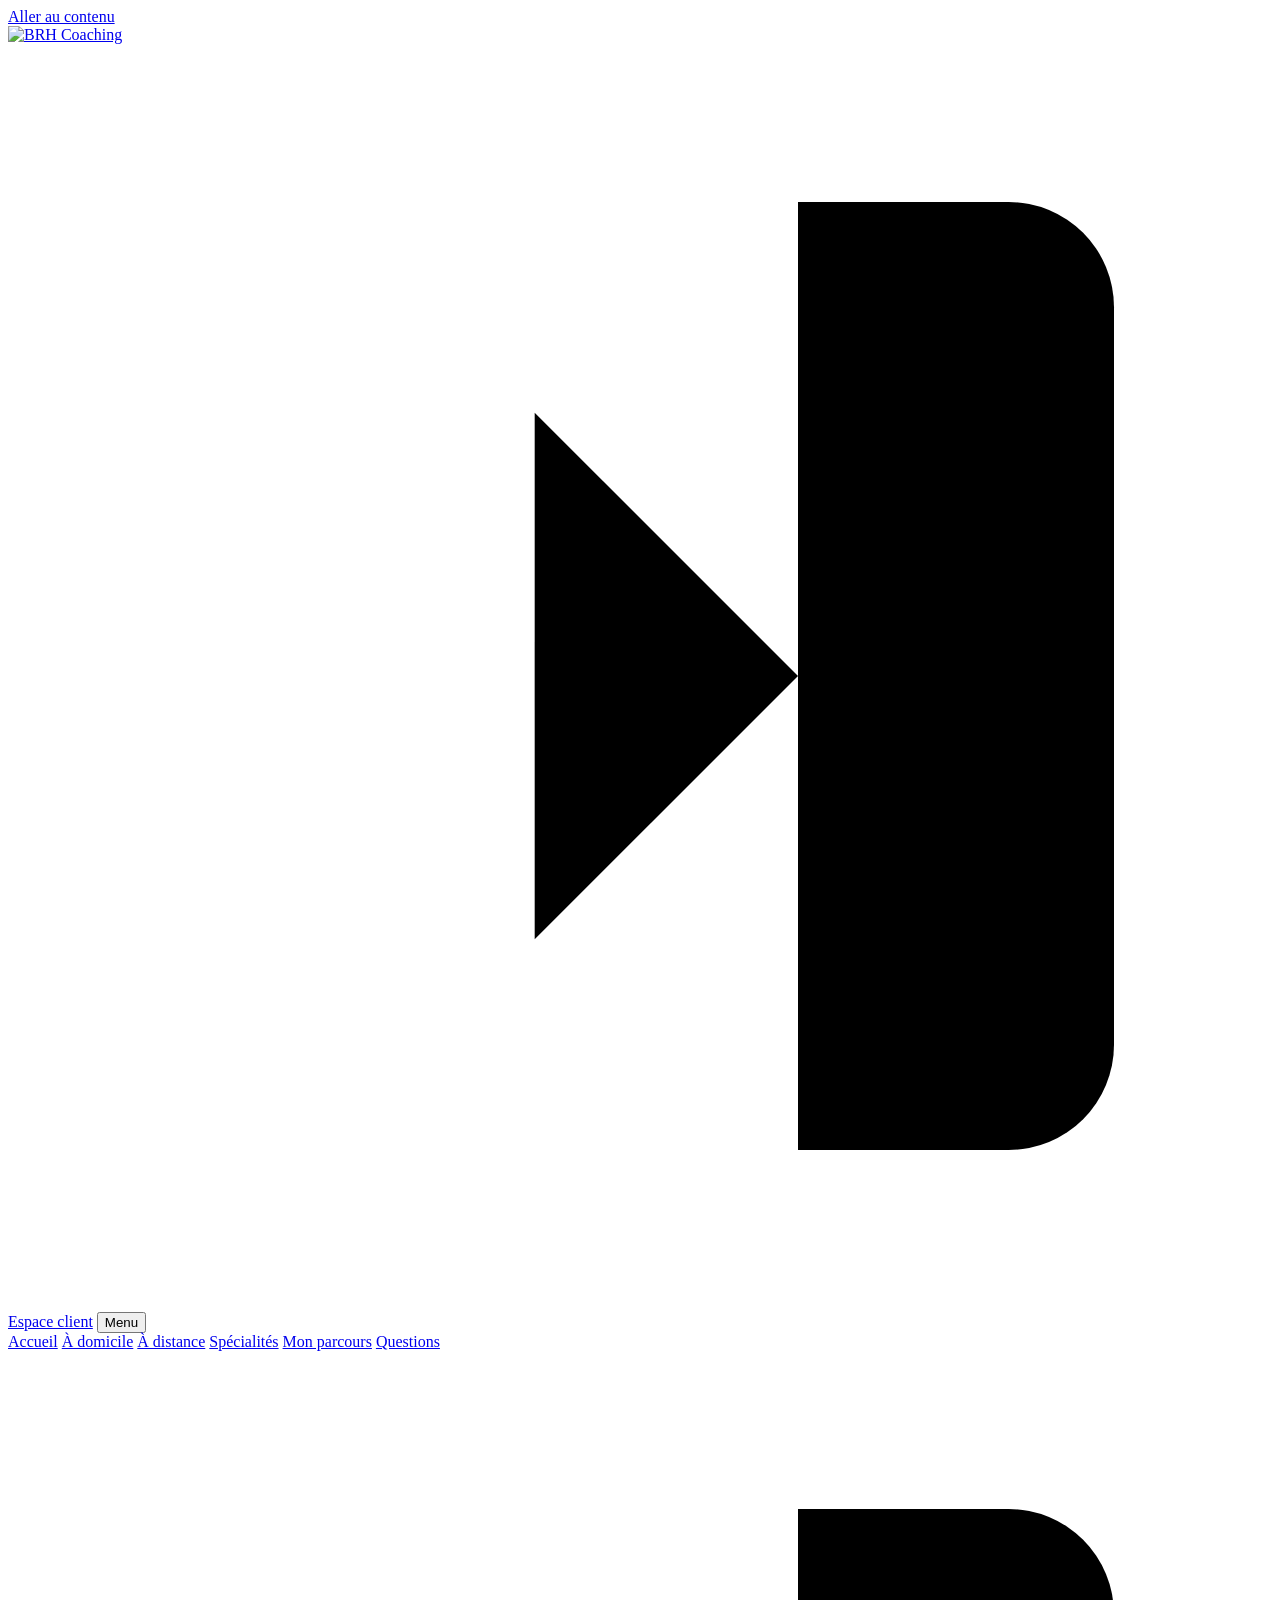
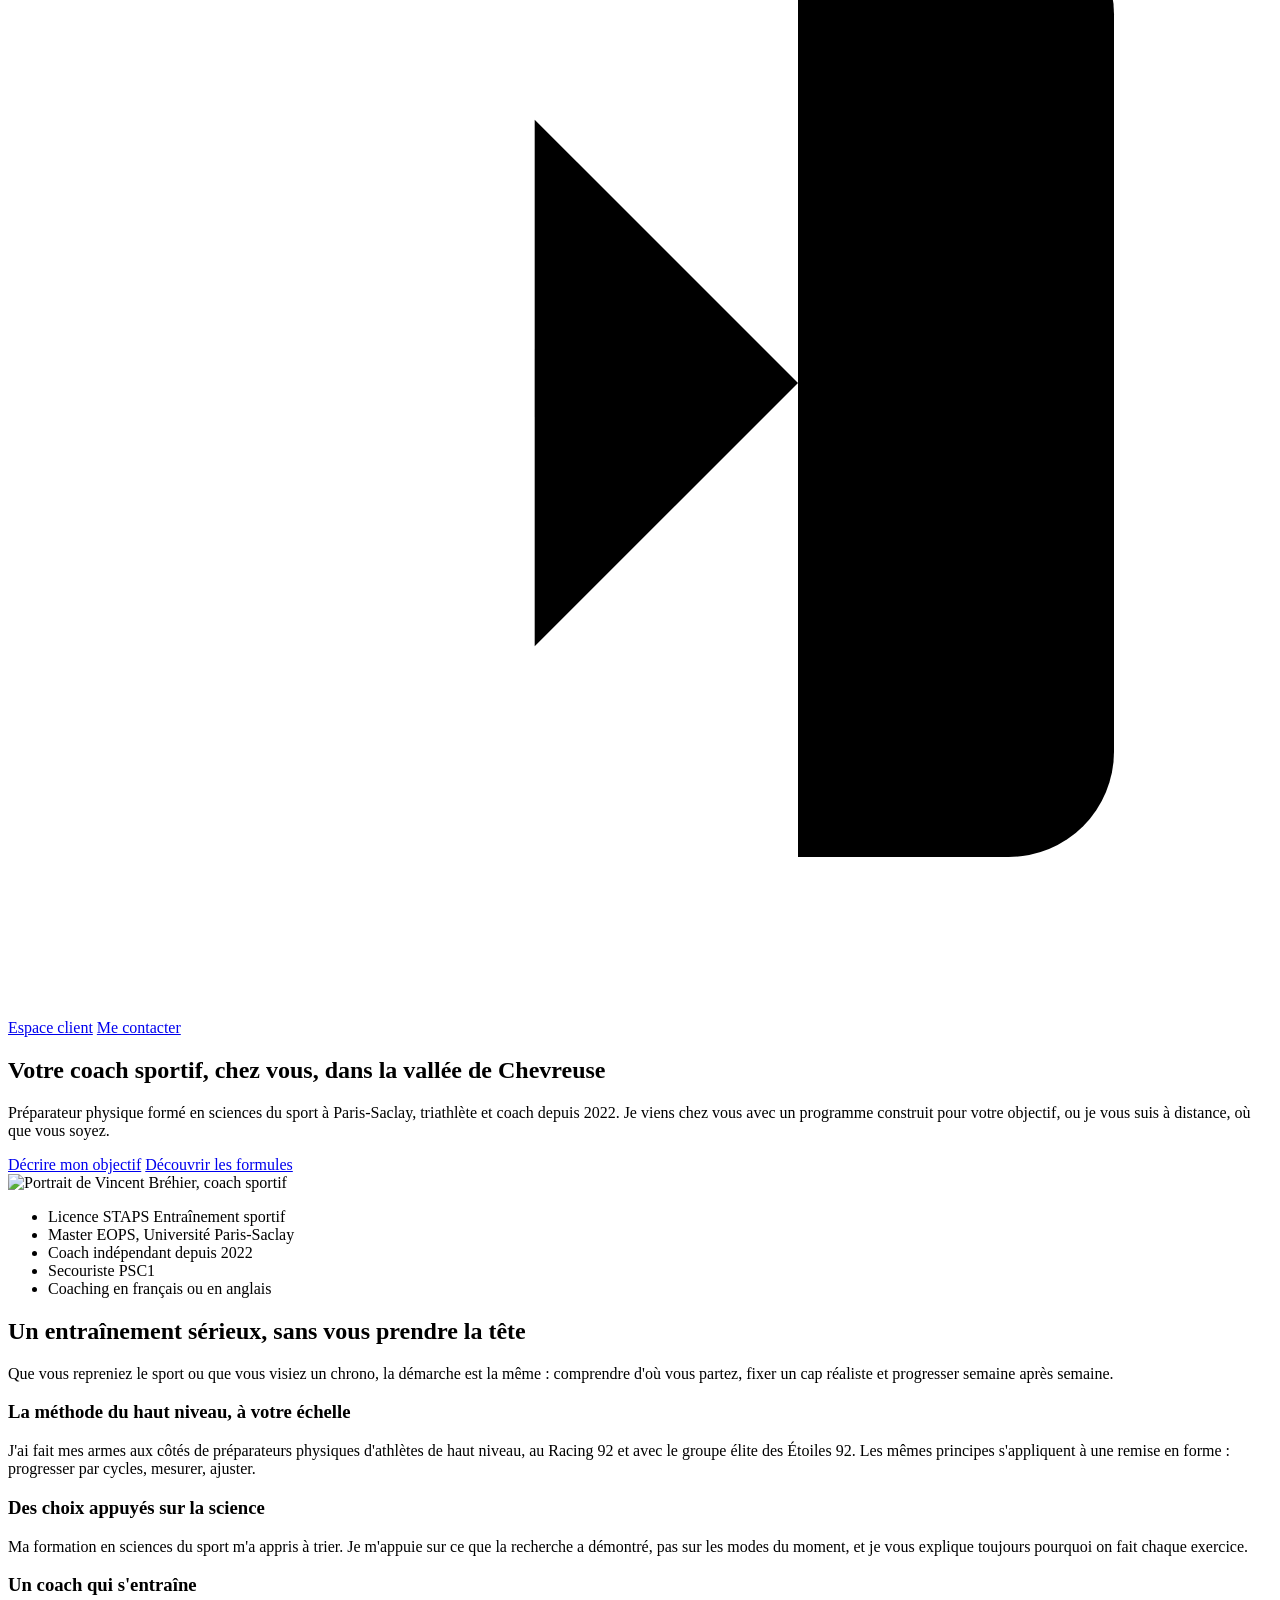
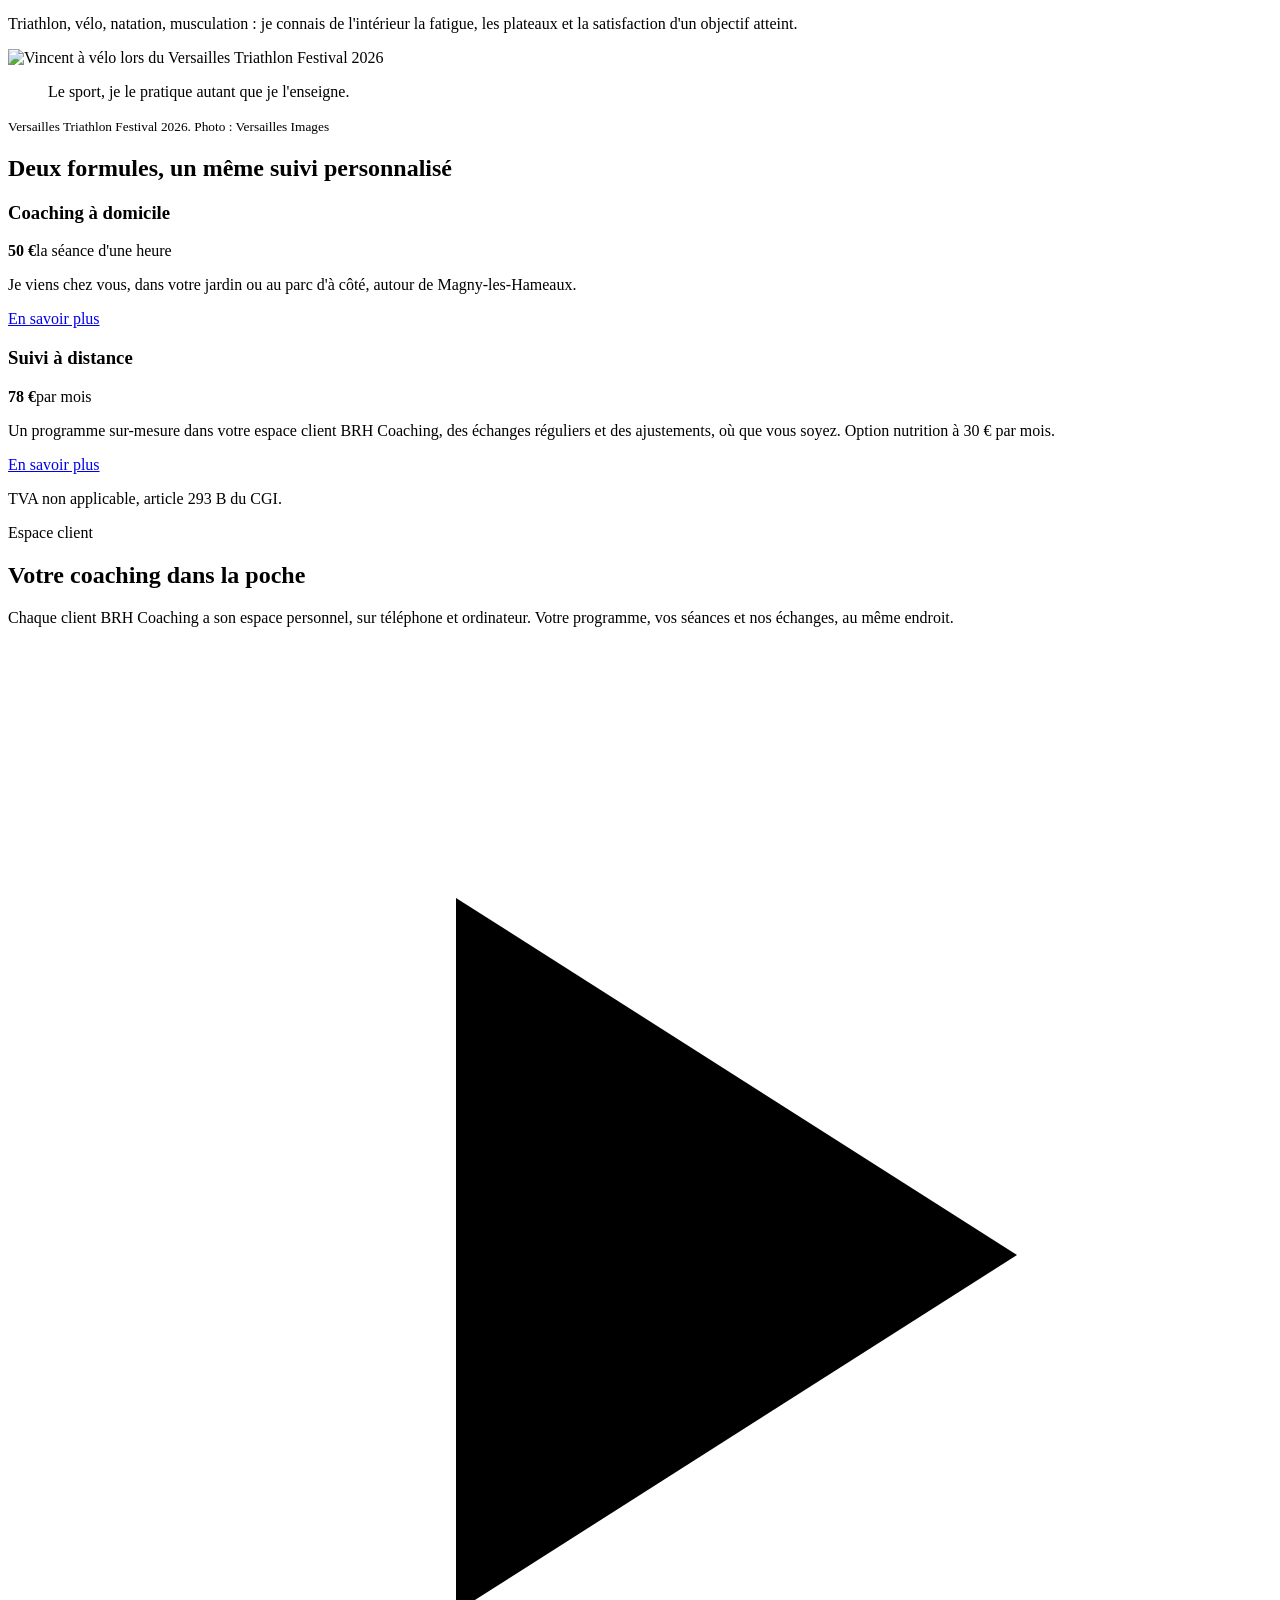
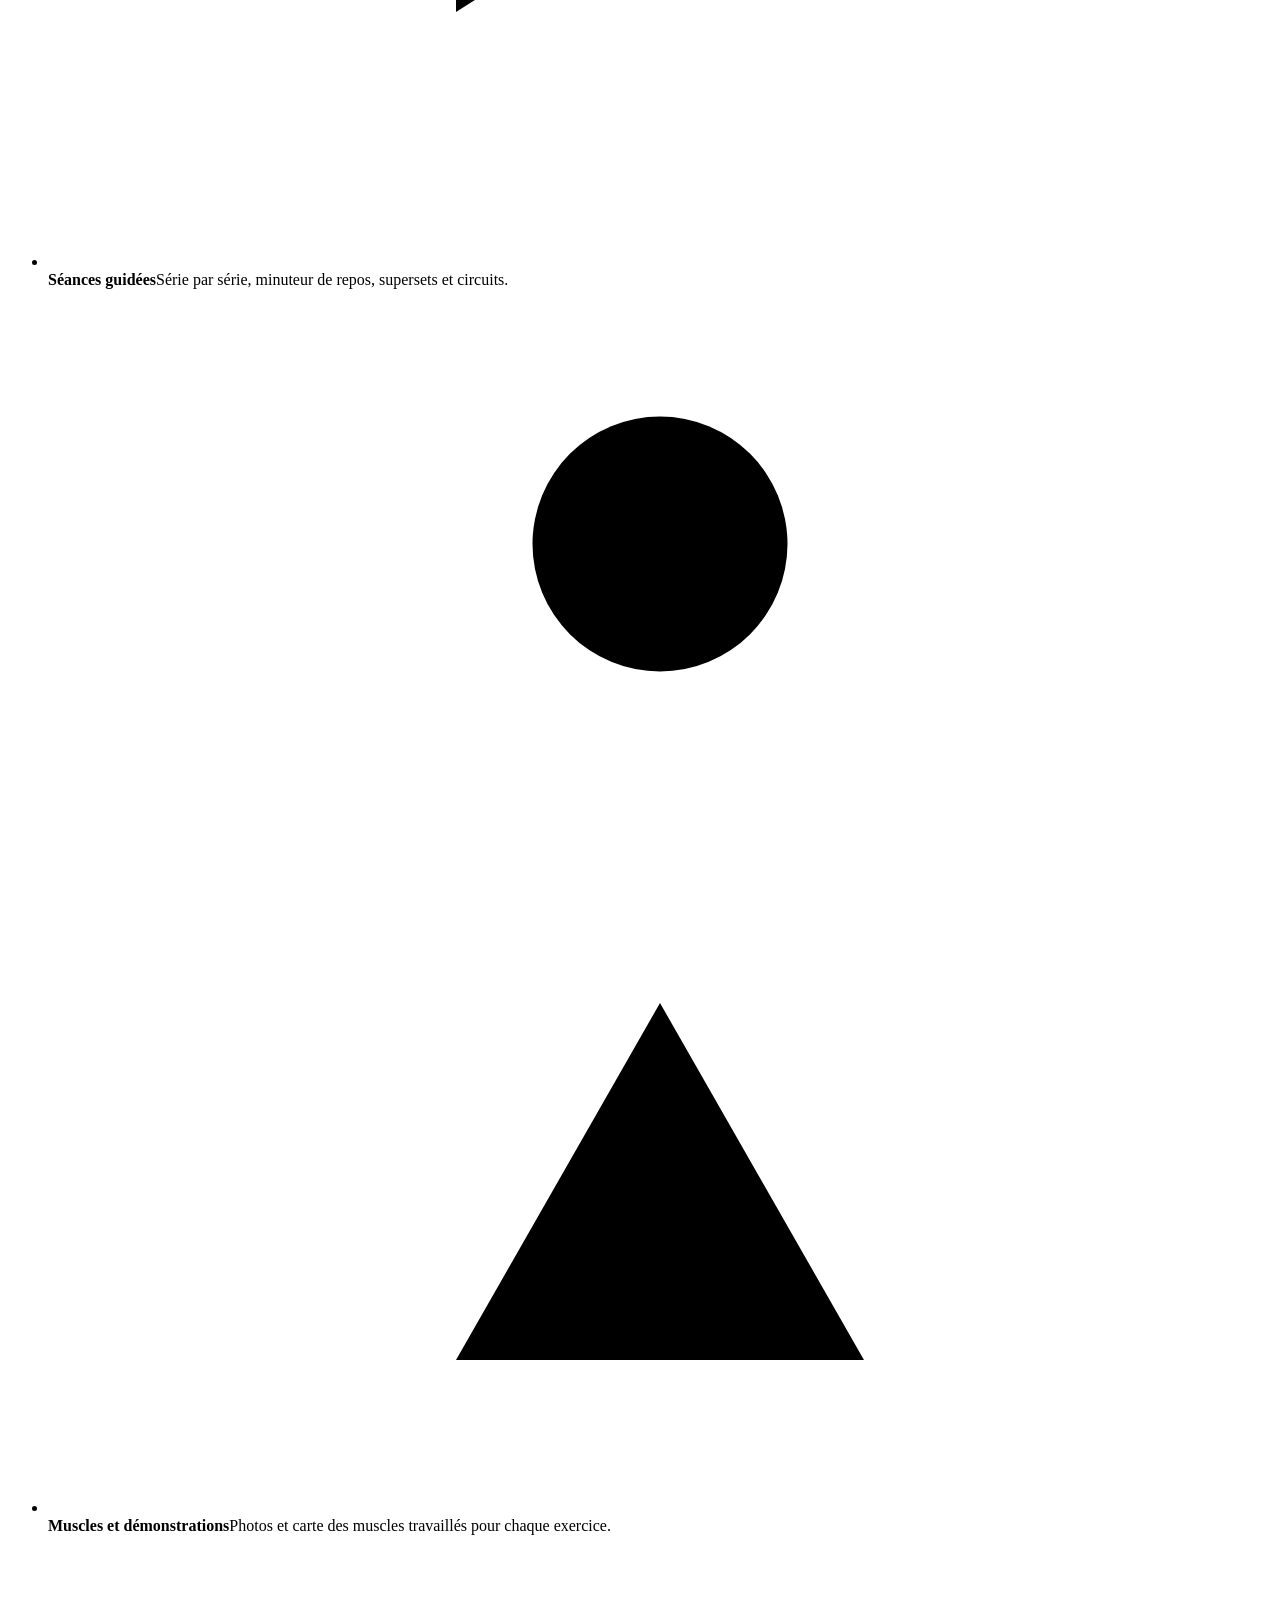
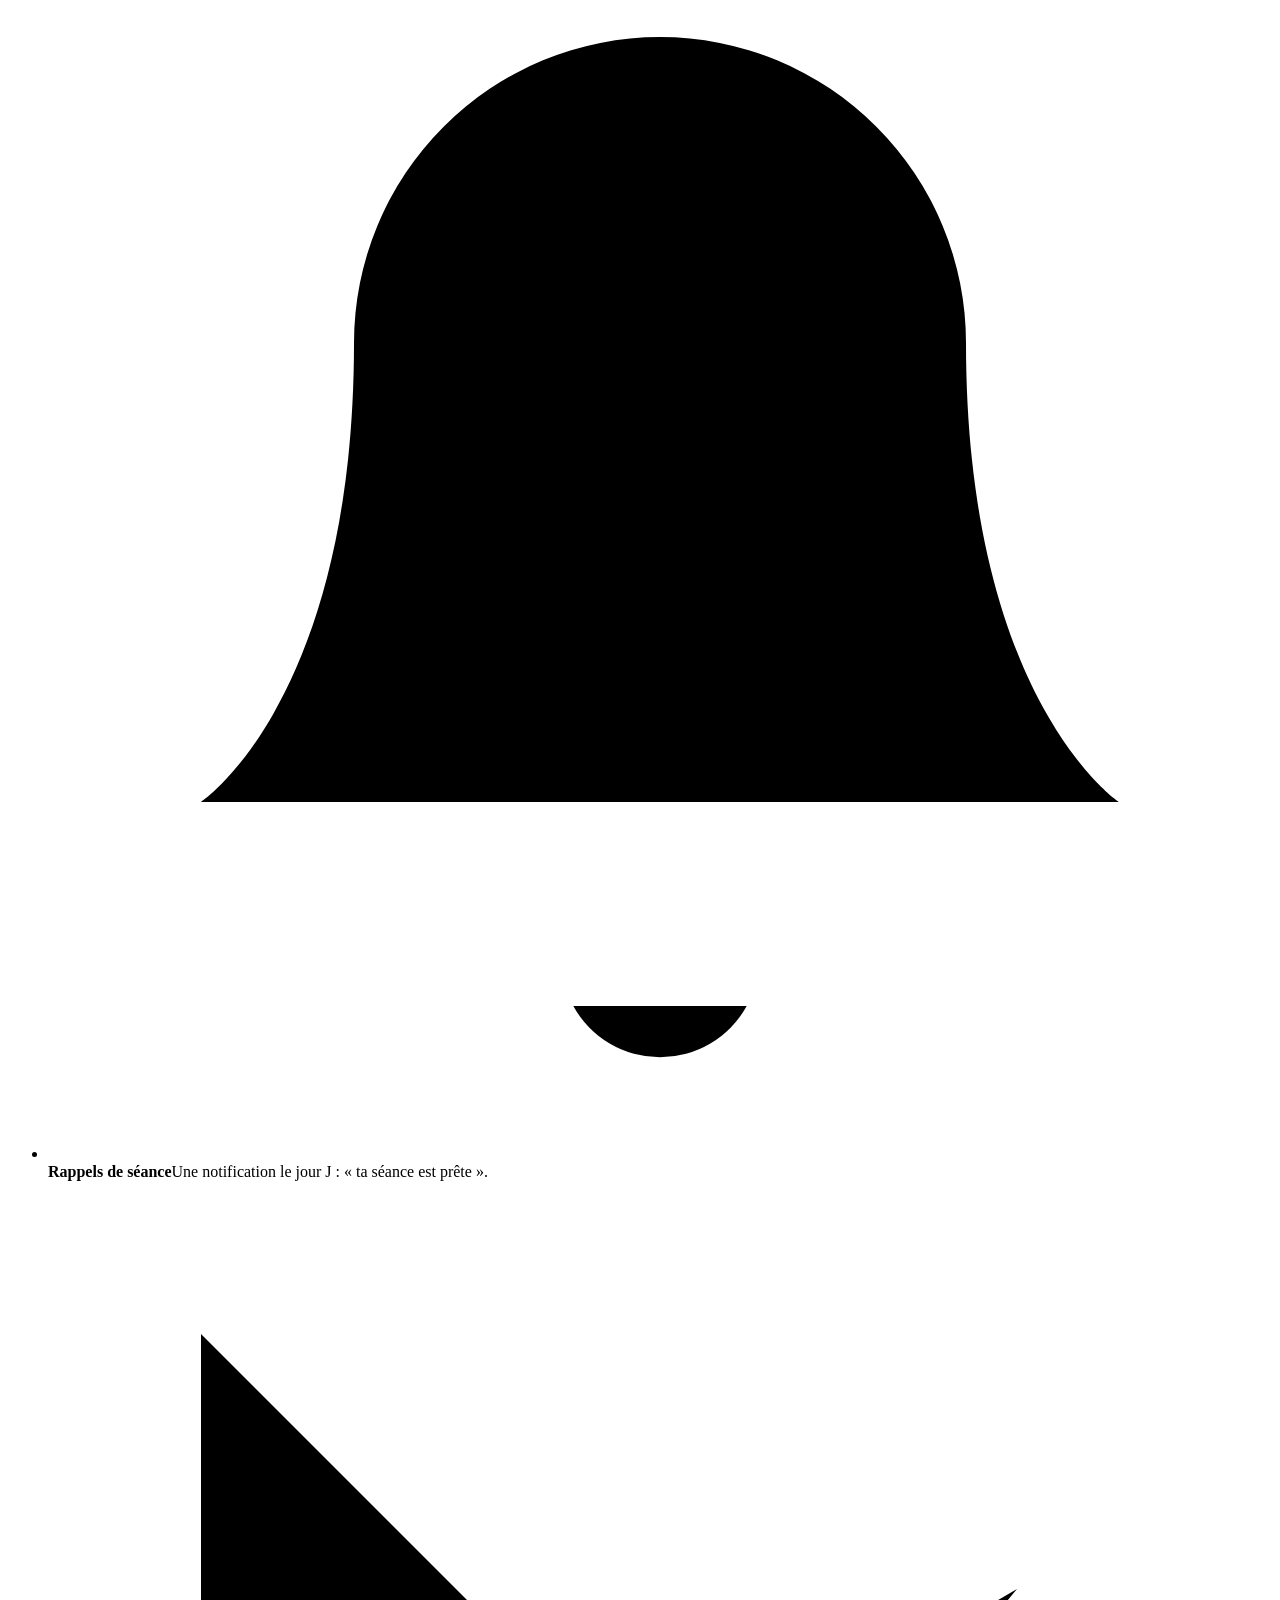
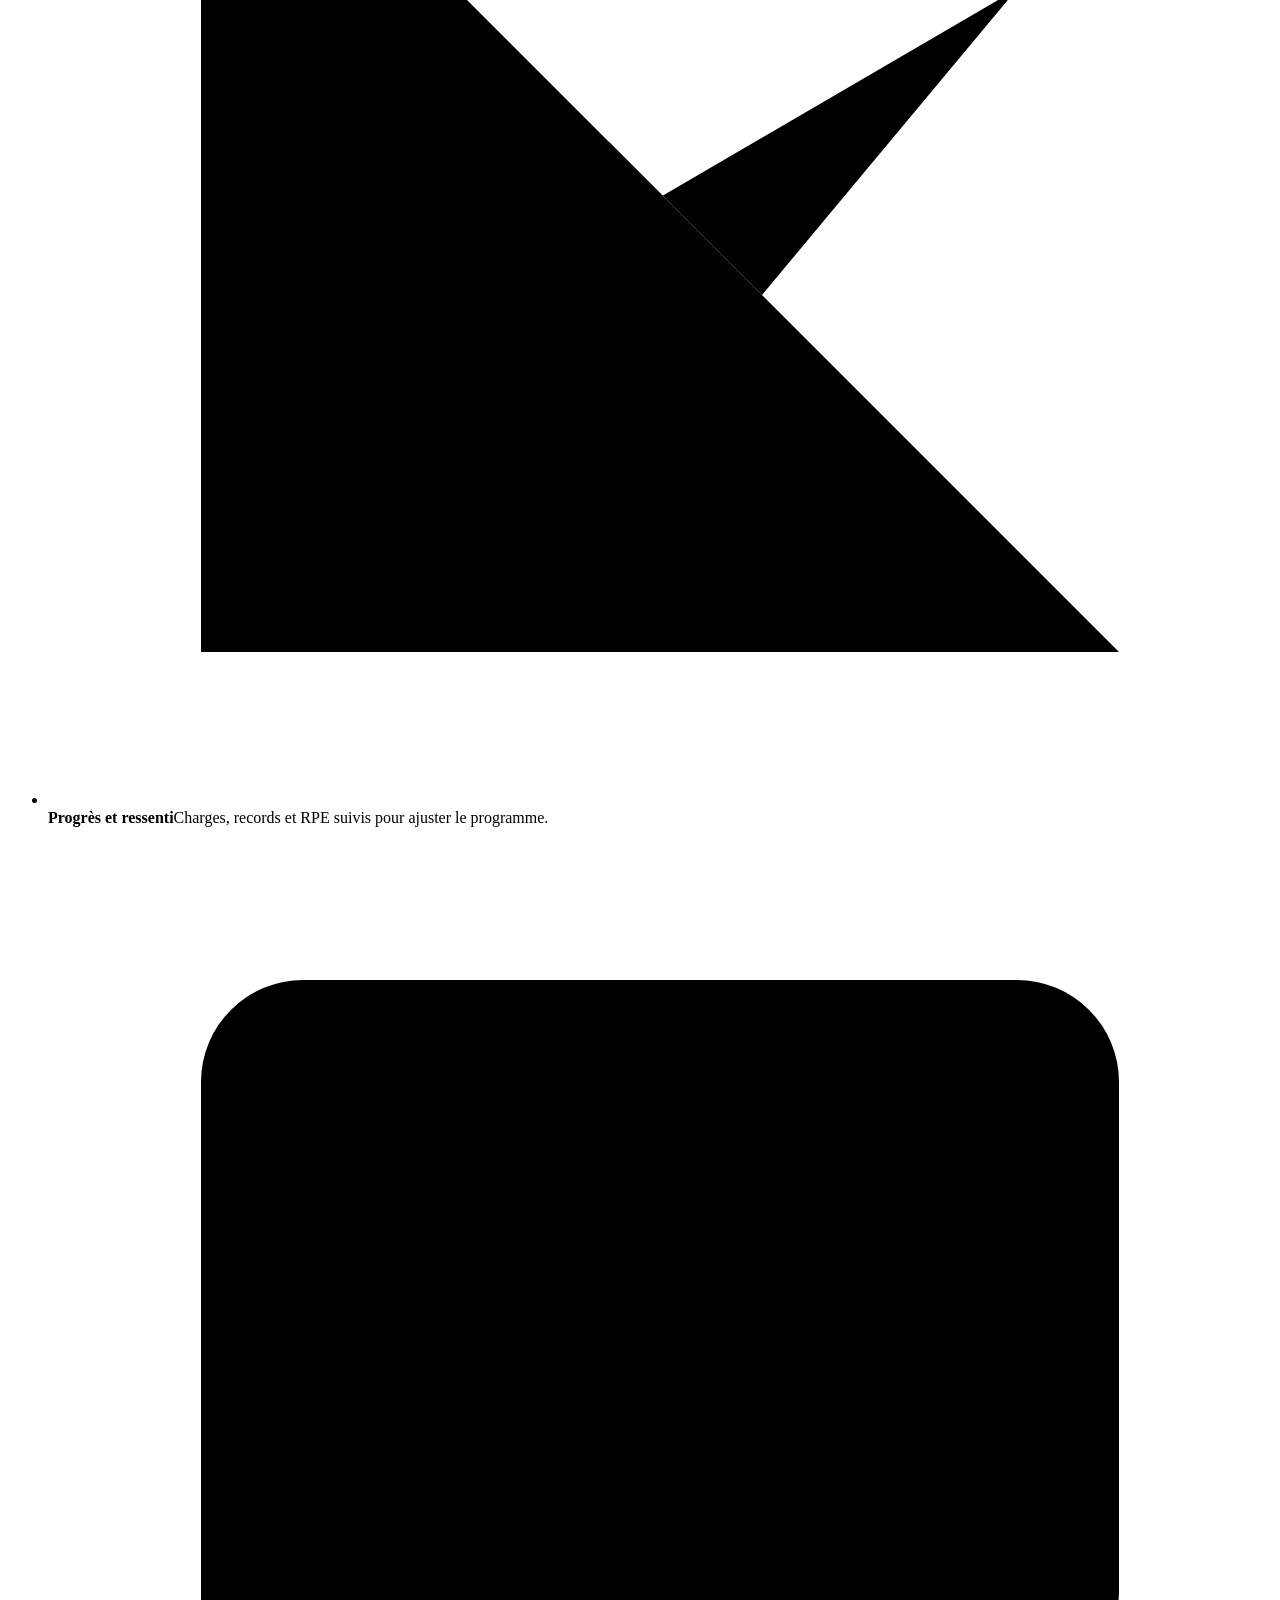
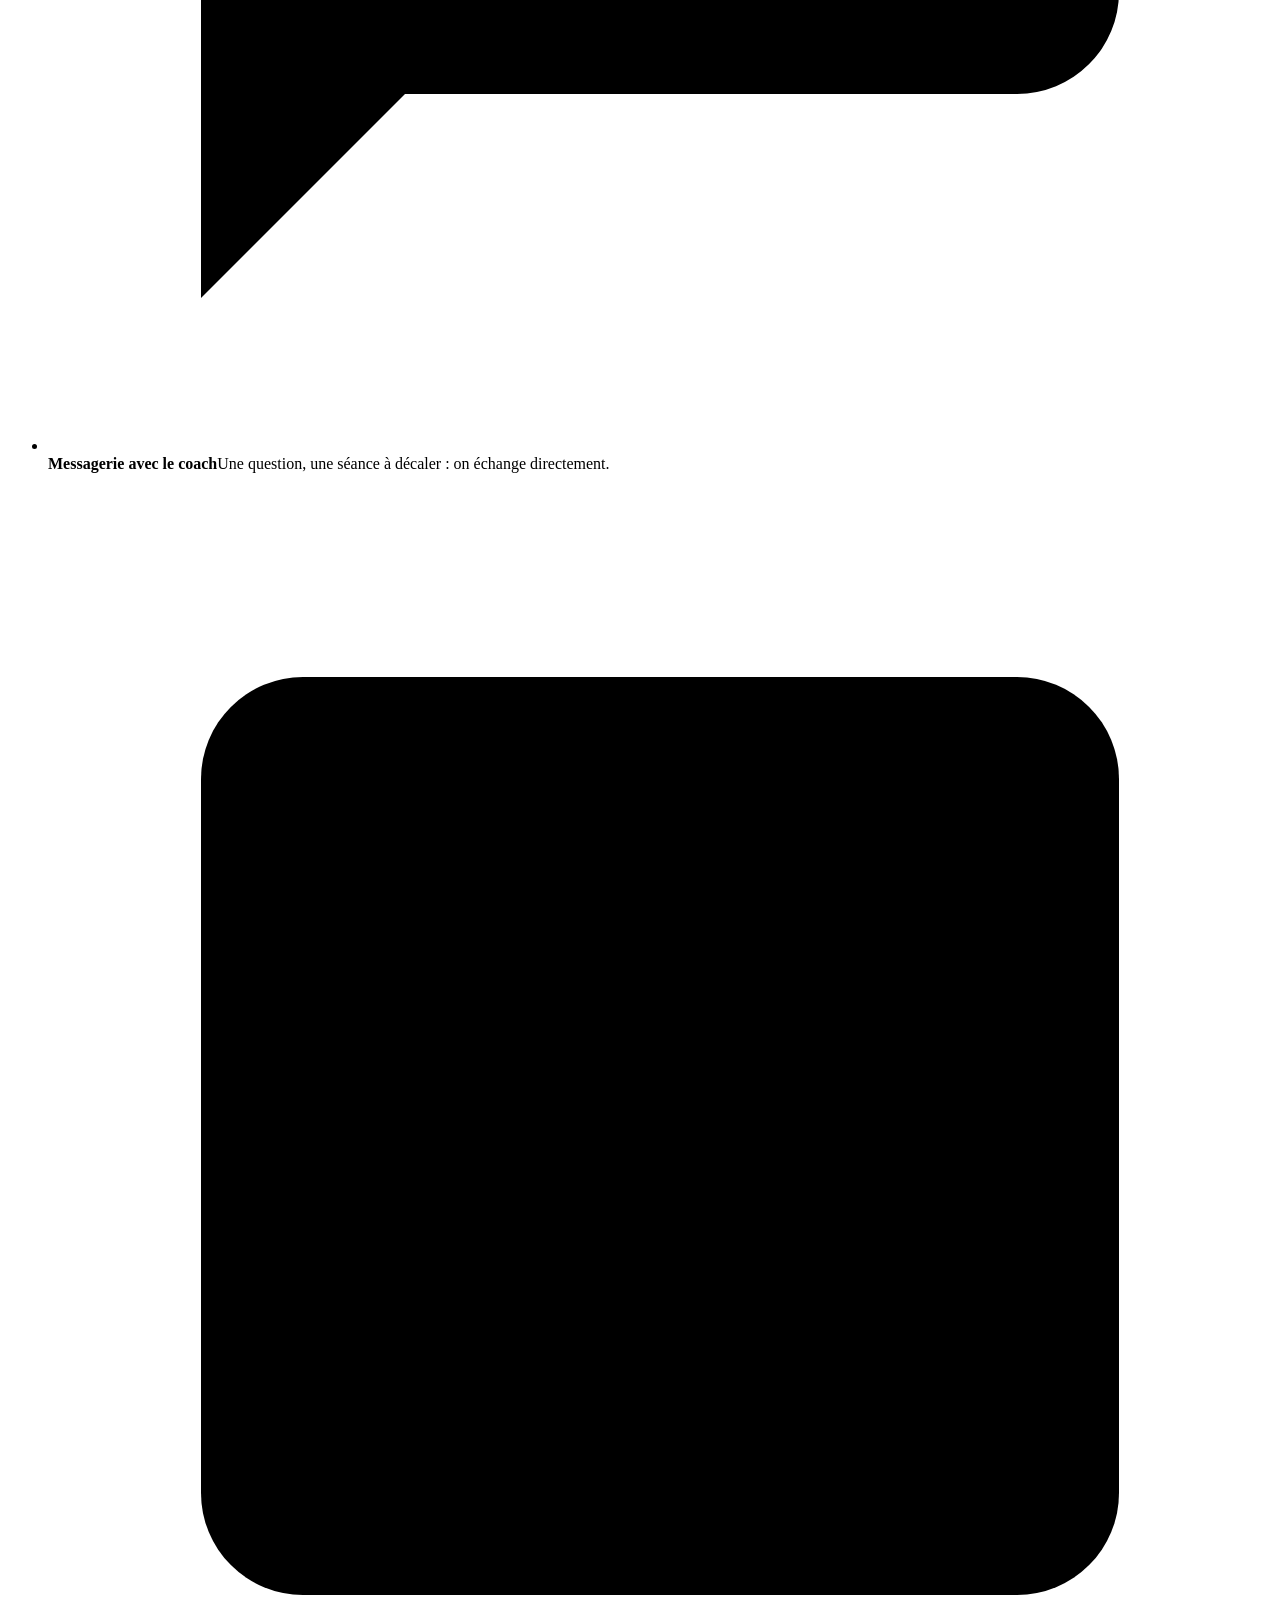
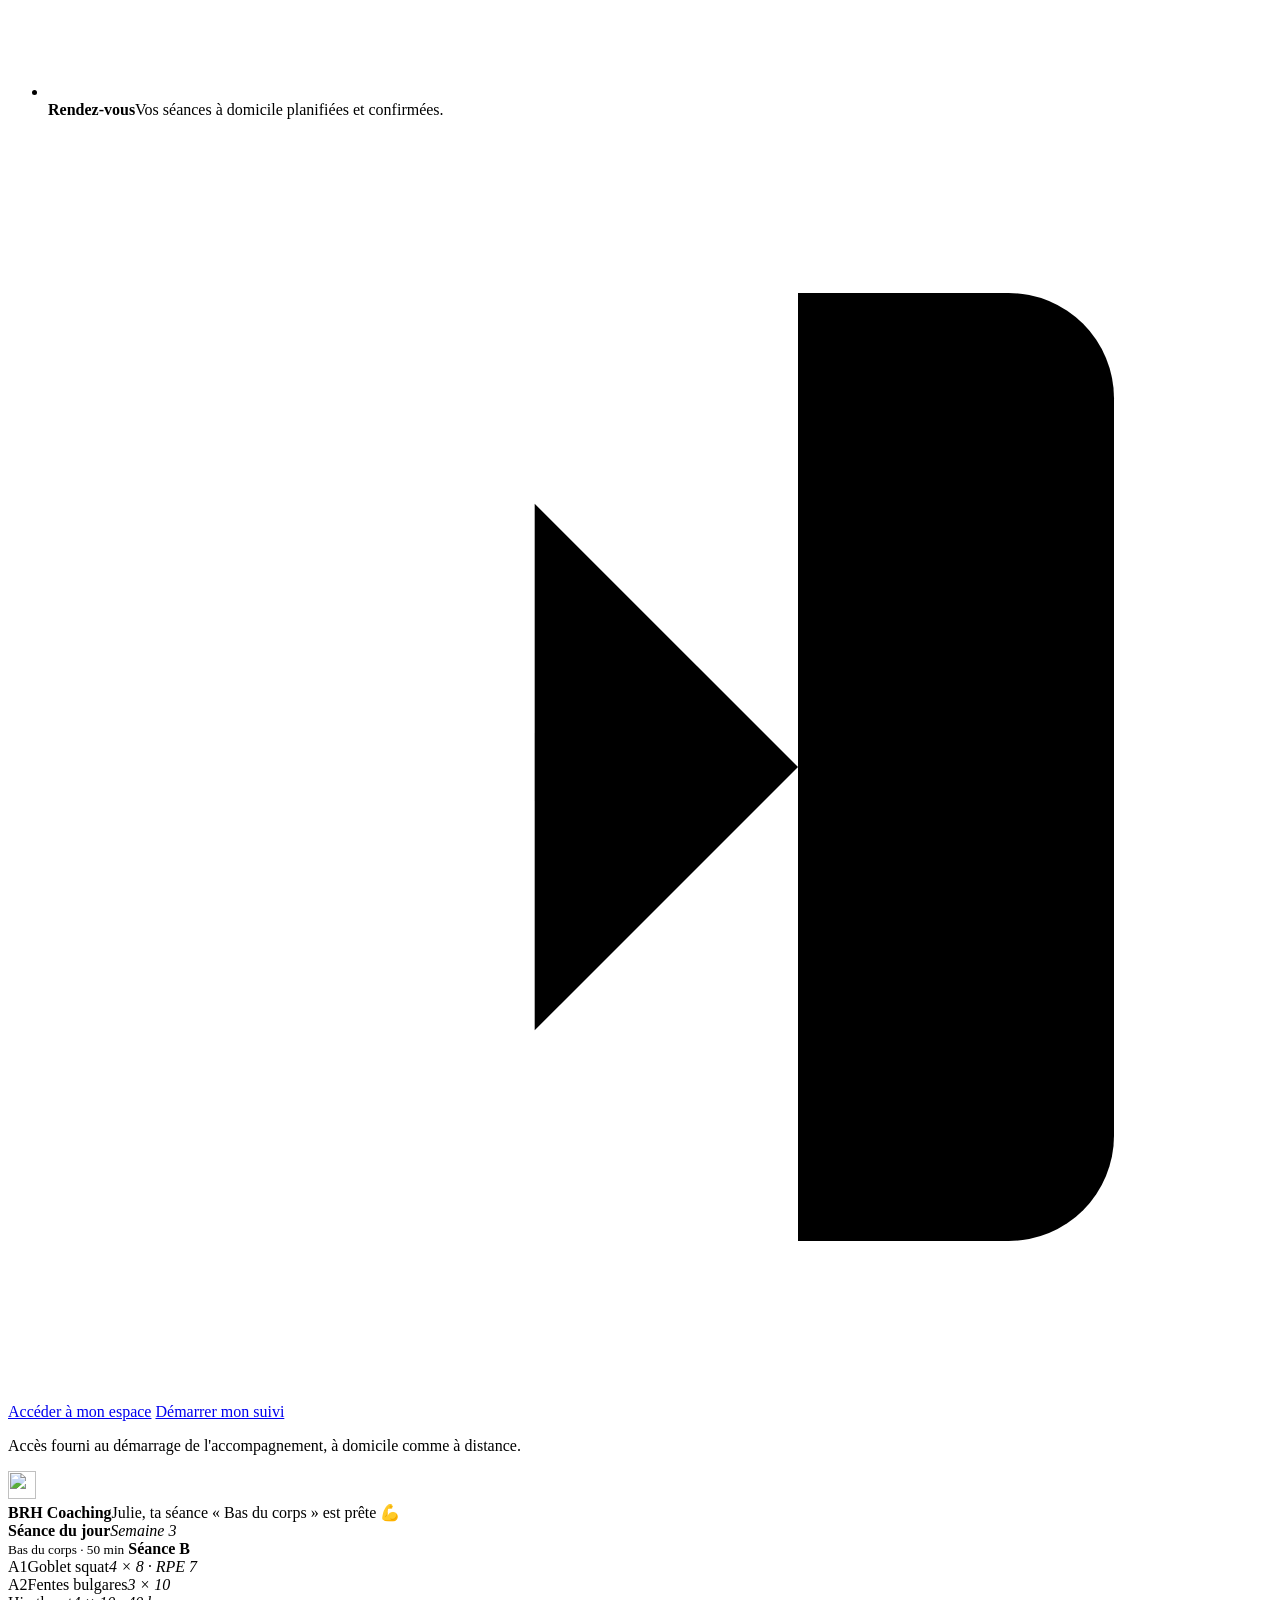
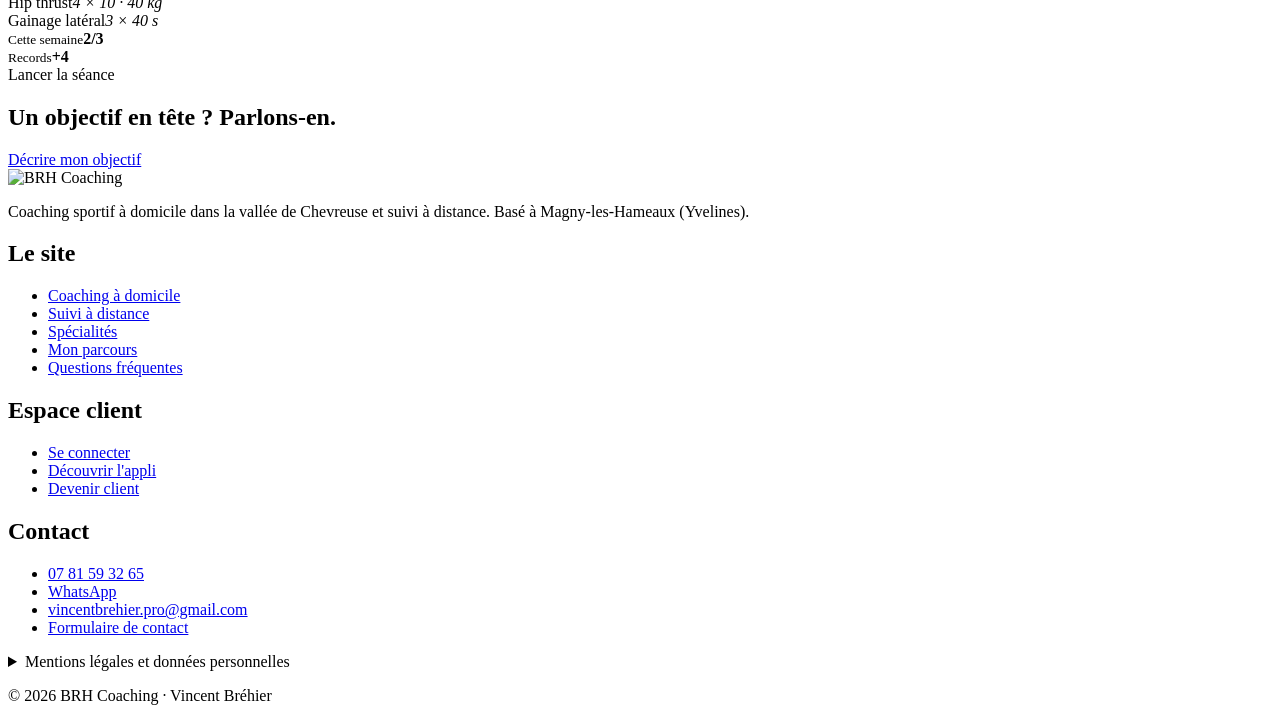
==== index.html @ 61afd572 "Site vitrine : pages racine, SEO (sitemap, robots), config Vercel Co-Authored-By: Claude Opus 5.5 <n" ====
<!DOCTYPE html>
<html lang="fr">
<head>
<meta charset="utf-8">
<meta name="viewport" content="width=device-width, initial-scale=1, viewport-fit=cover">
<title>BRH Coaching | Coach sportif à domicile, vallée de Chevreuse</title>
<meta name="description" content="Vincent Bréhier, coach sportif et préparateur physique : coaching à domicile autour de Magny-les-Hameaux (50 €/h) et suivi à distance avec espace client (78 €/mois).">
<link rel="canonical" href="https://brh-coaching.vercel.app/">
<meta name="robots" content="index, follow, max-image-preview:large">
<meta name="author" content="Vincent Bréhier">
<meta name="geo.region" content="FR-78">
<meta name="geo.placename" content="Magny-les-Hameaux">
<meta property="og:type" content="website">
<meta property="og:locale" content="fr_FR">
<meta property="og:site_name" content="BRH Coaching">
<meta property="og:title" content="BRH Coaching | Coach sportif à domicile, vallée de Chevreuse">
<meta property="og:description" content="Vincent Bréhier, coach sportif et préparateur physique : coaching à domicile autour de Magny-les-Hameaux (50 €/h) et suivi à distance avec espace client (78 €/mois).">
<meta property="og:url" content="https://brh-coaching.vercel.app/">
<meta property="og:image" content="https://brh-coaching.vercel.app/assets/img/og.jpg">
<meta property="og:image:width" content="1200">
<meta property="og:image:height" content="630">
<meta property="og:image:alt" content="Vincent Bréhier, coach BRH Coaching, à vélo au Versailles Triathlon Festival">
<meta name="twitter:card" content="summary_large_image">
<meta name="theme-color" content="#0b0d10">
<link rel="icon" type="image/png" sizes="48x48" href="/favicon-48.png">
<link rel="icon" type="image/png" sizes="32x32" href="/favicon-32.png">
<link rel="apple-touch-icon" href="/apple-touch-icon.png">
<link rel="manifest" href="/site.webmanifest">
<link rel="preconnect" href="https://fonts.googleapis.com">
<link rel="preconnect" href="https://fonts.gstatic.com" crossorigin>
<link href="https://fonts.googleapis.com/css2?family=Barlow:wght@400;500;600;700&family=Barlow+Condensed:ital,wght@1,600;1,700;1,800&display=swap" rel="stylesheet">
<link rel="stylesheet" href="/assets/css/site.css?v=20261122">
<script type="application/ld+json">
{
  "@context": "https://schema.org",
  "@graph": [
    {
      "@type": "WebSite",
      "@id": "https://brh-coaching.vercel.app/#site",
      "url": "https://brh-coaching.vercel.app/",
      "name": "BRH Coaching",
      "inLanguage": "fr-FR",
      "publisher": {
        "@id": "https://brh-coaching.vercel.app/#entreprise"
      }
    },
    {
      "@type": [
        "SportsActivityLocation",
        "LocalBusiness"
      ],
      "@id": "https://brh-coaching.vercel.app/#entreprise",
      "name": "BRH Coaching",
      "url": "https://brh-coaching.vercel.app/",
      "image": "https://brh-coaching.vercel.app/assets/img/og.jpg",
      "logo": "https://brh-coaching.vercel.app/assets/img/icon-512.png",
      "description": "Coach sportif à domicile dans la vallée de Chevreuse et suivi sportif à distance avec espace client.",
      "telephone": "+33781593265",
      "email": "vincentbrehier.pro@gmail.com",
      "priceRange": "50 € – 78 €",
      "address": {
        "@type": "PostalAddress",
        "streetAddress": "30 rue Gabriel Péri",
        "addressLocality": "Magny-les-Hameaux",
        "postalCode": "78114",
        "addressRegion": "Île-de-France",
        "addressCountry": "FR"
      },
      "geo": {
        "@type": "GeoCoordinates",
        "latitude": 48.7419,
        "longitude": 2.0617
      },
      "areaServed": [
        {
          "@type": "City",
          "name": "Magny-les-Hameaux"
        },
        {
          "@type": "City",
          "name": "Saint-Rémy-lès-Chevreuse"
        },
        {
          "@type": "City",
          "name": "Chevreuse"
        },
        {
          "@type": "City",
          "name": "Gif-sur-Yvette"
        },
        {
          "@type": "City",
          "name": "Châteaufort"
        },
        {
          "@type": "City",
          "name": "Voisins-le-Bretonneux"
        },
        {
          "@type": "City",
          "name": "Saint-Lambert"
        },
        {
          "@type": "City",
          "name": "Milon-la-Chapelle"
        },
        {
          "@type": "City",
          "name": "Bures-sur-Yvette"
        },
        {
          "@type": "City",
          "name": "Orsay"
        }
      ],
      "founder": {
        "@id": "https://brh-coaching.vercel.app/#vincent"
      },
      "knowsLanguage": [
        "fr",
        "en"
      ],
      "sameAs": [
        "https://espace-coaching-sand.vercel.app"
      ],
      "hasOfferCatalog": {
        "@type": "OfferCatalog",
        "name": "Formules de coaching",
        "itemListElement": [
          {
            "@type": "Offer",
            "name": "Coaching sportif à domicile",
            "url": "https://brh-coaching.vercel.app/coaching-a-domicile/",
            "priceSpecification": {
              "@type": "UnitPriceSpecification",
              "price": 50,
              "priceCurrency": "EUR",
              "unitText": "séance d’une heure"
            }
          },
          {
            "@type": "Offer",
            "name": "Suivi sportif à distance",
            "url": "https://brh-coaching.vercel.app/suivi-a-distance/",
            "priceSpecification": {
              "@type": "UnitPriceSpecification",
              "price": 78,
              "priceCurrency": "EUR",
              "unitText": "mois"
            }
          },
          {
            "@type": "Offer",
            "name": "Option suivi nutrition",
            "url": "https://brh-coaching.vercel.app/suivi-a-distance/",
            "priceSpecification": {
              "@type": "UnitPriceSpecification",
              "price": 30,
              "priceCurrency": "EUR",
              "unitText": "mois"
            }
          }
        ]
      }
    },
    {
      "@type": "Person",
      "@id": "https://brh-coaching.vercel.app/#vincent",
      "name": "Vincent Bréhier",
      "jobTitle": "Coach sportif et préparateur physique",
      "url": "https://brh-coaching.vercel.app/parcours/",
      "image": "https://brh-coaching.vercel.app/assets/img/vincent-brehier-coach-sportif.jpg",
      "worksFor": {
        "@id": "https://brh-coaching.vercel.app/#entreprise"
      },
      "alumniOf": {
        "@type": "CollegeOrUniversity",
        "name": "Université Paris-Saclay"
      },
      "knowsAbout": [
        "Préparation physique",
        "Musculation",
        "Triathlon",
        "Natation",
        "Remise en forme",
        "Nutrition sportive"
      ]
    }
  ]
}
</script>
</head>
<body>
<a class="skip" href="#contenu">Aller au contenu</a>
<header class="top">
  <div class="wrap">
    <a class="brand" href="/" aria-label="BRH Coaching, accueil"><img src="/assets/img/logo-brh-coaching.png" alt="BRH Coaching" width="74" height="44"></a>
    <a class="top-app" href="https://espace-coaching-sand.vercel.app"><svg class="ico" viewBox="0 0 24 24" aria-hidden="true"><path d="M15 3h4a2 2 0 0 1 2 2v14a2 2 0 0 1-2 2h-4"/><path d="M10 17l5-5-5-5"/><path d="M15 12H3"/></svg><span>Espace client</span></a>
    <button class="menu-btn" type="button" aria-expanded="false" aria-controls="tabs">Menu</button>
    <nav class="tabs" id="tabs" aria-label="Navigation principale">
      <a href="/" aria-current="page">Accueil</a>
      <a href="/coaching-a-domicile/">À domicile</a>
      <a href="/suivi-a-distance/">À distance</a>
      <a href="/specialites/">Spécialités</a>
      <a href="/parcours/">Mon parcours</a>
      <a href="/questions-frequentes/">Questions</a>
      <a href="https://espace-coaching-sand.vercel.app" class="app"><svg class="ico" viewBox="0 0 24 24" aria-hidden="true"><path d="M15 3h4a2 2 0 0 1 2 2v14a2 2 0 0 1-2 2h-4"/><path d="M10 17l5-5-5-5"/><path d="M15 12H3"/></svg>Espace client</a>
      <a href="/contact/" class="cta">Me contacter</a>
    </nav>
  </div>
</header>

<main id="contenu">
<section class="hero" aria-labelledby="h-accueil">
      <div class="topo" aria-hidden="true"></div>
      <div class="wrap">
        <div>
          <h1 id="h-accueil">Votre coach sportif, chez vous, dans la vallée de Chevreuse</h1>
          <p class="lead">Préparateur physique formé en sciences du sport à Paris-Saclay, triathlète et coach depuis 2022. Je viens chez vous avec un programme construit pour votre objectif, ou je vous suis à distance, où que vous soyez.</p>
          <div class="actions">
            <a class="btn btn-blue" href="/contact/">Décrire mon objectif</a>
            <a class="btn btn-line" href="/coaching-a-domicile/">Découvrir les formules</a>
          </div>
        </div>
        <div class="slant"><img src="/assets/img/vincent-brehier-coach-sportif.jpg" alt="Portrait de Vincent Bréhier, coach sportif" width="820" height="1071"></div>
      </div>
    </section>

    <div class="creds">
      <ul class="wrap" aria-label="Qualifications">
        <li>Licence STAPS Entraînement sportif</li>
        <li>Master EOPS, Université Paris-Saclay</li>
        <li>Coach indépendant depuis 2022</li>
        <li>Secouriste PSC1</li>
        <li>Coaching en français ou en anglais</li>
      </ul>
    </div>

    <section class="s" aria-labelledby="h-pourquoi">
      <div class="wrap">
        <h2 id="h-pourquoi">Un entraînement sérieux, sans vous prendre la tête</h2>
        <p class="lead muted narrow">Que vous repreniez le sport ou que vous visiez un chrono, la démarche est la même : comprendre d'où vous partez, fixer un cap réaliste et progresser semaine après semaine.</p>
        <div class="pillars">
          <div>
            <h3>La méthode du haut niveau, à votre échelle</h3>
            <p>J'ai fait mes armes aux côtés de préparateurs physiques d'athlètes de haut niveau, au Racing 92 et avec le groupe élite des Étoiles 92. Les mêmes principes s'appliquent à une remise en forme : progresser par cycles, mesurer, ajuster.</p>
          </div>
          <div>
            <h3>Des choix appuyés sur la science</h3>
            <p>Ma formation en sciences du sport m'a appris à trier. Je m'appuie sur ce que la recherche a démontré, pas sur les modes du moment, et je vous explique toujours pourquoi on fait chaque exercice.</p>
          </div>
          <div>
            <h3>Un coach qui s'entraîne</h3>
            <p>Triathlon, vélo, natation, musculation : je connais de l'intérieur la fatigue, les plateaux et la satisfaction d'un objectif atteint.</p>
          </div>
        </div>
      </div>
    </section>

    <section class="band" aria-label="Triathlon">
      <img src="/assets/img/triathlon-versailles-velo.jpg" alt="Vincent à vélo lors du Versailles Triathlon Festival 2026" loading="lazy" width="1400" height="926">
      <div class="wrap">
        <blockquote>Le sport, je le pratique autant que je l'enseigne.</blockquote>
        <small>Versailles Triathlon Festival 2026. Photo : Versailles Images</small>
      </div>
    </section>

    <section class="s white" aria-labelledby="h-formules">
      <div class="wrap">
        <h2 id="h-formules">Deux formules, un même suivi personnalisé</h2>
        <div class="offers">
          <article class="offer main">
            <h3>Coaching à domicile</h3>
            <div class="price"><b>50 €</b><span>la séance d'une heure</span></div>
            <p>Je viens chez vous, dans votre jardin ou au parc d'à côté, autour de Magny-les-Hameaux.</p>
            <div class="actions"><a class="btn btn-blue" href="/coaching-a-domicile/">En savoir plus</a></div>
          </article>
          <article class="offer">
            <h3>Suivi à distance</h3>
            <div class="price"><b>78 €</b><span>par mois</span></div>
            <p>Un programme sur-mesure dans votre espace client BRH Coaching, des échanges réguliers et des ajustements, où que vous soyez. Option nutrition à 30 € par mois.</p>
            <div class="actions"><a class="btn btn-ink" href="/suivi-a-distance/">En savoir plus</a></div>
          </article>
        </div>
        <p class="tva">TVA non applicable, article 293 B du CGI.</p>
      </div>
    </section>

    <section class="s dark appsec" id="espace-client" aria-labelledby="h-app">
      <div class="topo" aria-hidden="true"></div>
      <div class="wrap">
        <div>
          <span class="eyebrow">Espace client</span>
          <h2 id="h-app">Votre coaching dans la poche</h2>
          <p class="lead">Chaque client BRH Coaching a son espace personnel, sur téléphone et ordinateur. Votre programme, vos séances et nos échanges, au même endroit.</p>
          <ul class="app-feats">
            <li><span class="ic"><svg viewBox="0 0 24 24" aria-hidden="true"><path d="M8 5v14l11-7z"/></svg></span><div><b>Séances guidées</b><span>Série par série, minuteur de repos, supersets et circuits.</span></div></li>
            <li><span class="ic"><svg viewBox="0 0 24 24" aria-hidden="true"><circle cx="12" cy="5" r="2.5"/><path d="M12 8v6M8 21l4-7 4 7M6 11h12"/></svg></span><div><b>Muscles et démonstrations</b><span>Photos et carte des muscles travaillés pour chaque exercice.</span></div></li>
            <li><span class="ic"><svg viewBox="0 0 24 24" aria-hidden="true"><path d="M6 8a6 6 0 0 1 12 0c0 7 3 9 3 9H3s3-2 3-9"/><path d="M10.3 21a1.94 1.94 0 0 0 3.4 0"/></svg></span><div><b>Rappels de séance</b><span>Une notification le jour J : « ta séance est prête ».</span></div></li>
            <li><span class="ic"><svg viewBox="0 0 24 24" aria-hidden="true"><path d="M3 3v18h18"/><path d="M7 15l4-4 3 3 5-6"/></svg></span><div><b>Progrès et ressenti</b><span>Charges, records et RPE suivis pour ajuster le programme.</span></div></li>
            <li><span class="ic"><svg viewBox="0 0 24 24" aria-hidden="true"><path d="M21 15a2 2 0 0 1-2 2H7l-4 4V5a2 2 0 0 1 2-2h14a2 2 0 0 1 2 2z"/></svg></span><div><b>Messagerie avec le coach</b><span>Une question, une séance à décaler : on échange directement.</span></div></li>
            <li><span class="ic"><svg viewBox="0 0 24 24" aria-hidden="true"><rect x="3" y="4" width="18" height="18" rx="2"/><path d="M16 2v4M8 2v4M3 10h18"/></svg></span><div><b>Rendez-vous</b><span>Vos séances à domicile planifiées et confirmées.</span></div></li>
          </ul>
          <div class="actions">
            <a class="btn btn-blue" href="https://espace-coaching-sand.vercel.app"><svg class="ico" viewBox="0 0 24 24" aria-hidden="true"><path d="M15 3h4a2 2 0 0 1 2 2v14a2 2 0 0 1-2 2h-4"/><path d="M10 17l5-5-5-5"/><path d="M15 12H3"/></svg><span>Accéder à mon espace</span></a>
            <a class="btn btn-line" href="/contact/">Démarrer mon suivi</a>
          </div>
          <p class="app-note">Accès fourni au démarrage de l'accompagnement, à domicile comme à distance.</p>
        </div>
        <div class="phone" role="img" aria-label="Aperçu de l'espace client BRH Coaching sur téléphone : séance du jour et notification de rappel">
            <div class="screen">
              <div class="scr-pushwrap">
                <div class="scr-push"><img src="/assets/img/icon-192.png" alt="" width="28" height="28"><div><b>BRH Coaching</b><span>Julie, ta séance « Bas du corps » est prête 💪</span></div></div>
              </div>
              <div class="scr-top"><b>Séance du jour</b><i>Semaine 3</i></div>
              <div class="scr-body">
                <div class="scr-card">
                  <small>Bas du corps · 50 min</small>
                  <strong>Séance B</strong>
                  <div class="scr-ex"><span><span class="scr-tag">A1</span>Goblet squat</span><em>4 × 8 · RPE 7</em></div>
                  <div class="scr-ex"><span><span class="scr-tag">A2</span>Fentes bulgares</span><em>3 × 10</em></div>
                  <div class="scr-ex"><span>Hip thrust</span><em>4 × 10 · 40 kg</em></div>
                  <div class="scr-ex"><span>Gainage latéral</span><em>3 × 40 s</em></div>
                </div>
                <div class="scr-row">
                  <div class="scr-card"><small>Cette semaine</small><strong>2/3</strong></div>
                  <div class="scr-card"><small>Records</small><strong>+4</strong></div>
                </div>
                <div class="scr-btn">Lancer la séance</div>
              </div>
            </div>
          </div>
      </div>
    </section>

    <section class="ctaband">
      <div class="wrap">
        <h2>Un objectif en tête ? Parlons-en.</h2>
        <a class="btn" href="/contact/">Décrire mon objectif</a>
      </div>
    </section>

</main>

<footer>
  <div class="wrap">
    <div class="cols">
      <div>
        <img src="/assets/img/logo-brh-coaching.png" alt="BRH Coaching" width="74" height="44" loading="lazy">
        <p>Coaching sportif à domicile dans la vallée de Chevreuse et suivi à distance. Basé à Magny-les-Hameaux (Yvelines).</p>
      </div>
      <nav aria-label="Pages du site">
        <h2>Le site</h2>
        <ul>
          <li><a href="/coaching-a-domicile/">Coaching à domicile</a></li>
          <li><a href="/suivi-a-distance/">Suivi à distance</a></li>
          <li><a href="/specialites/">Spécialités</a></li>
          <li><a href="/parcours/">Mon parcours</a></li>
          <li><a href="/questions-frequentes/">Questions fréquentes</a></li>
        </ul>
      </nav>
      <div>
        <h2>Espace client</h2>
        <ul>
          <li><a class="app-link" href="https://espace-coaching-sand.vercel.app">Se connecter</a></li>
          <li><a href="/suivi-a-distance/#espace-client">Découvrir l'appli</a></li>
          <li><a href="/contact/">Devenir client</a></li>
        </ul>
      </div>
      <div>
        <h2>Contact</h2>
        <ul>
          <li><a href="tel:+33781593265">07 81 59 32 65</a></li>
          <li><a href="https://wa.me/33781593265" rel="noopener">WhatsApp</a></li>
          <li><a href="mailto:vincentbrehier.pro@gmail.com">vincentbrehier.pro@gmail.com</a></li>
          <li><a href="/contact/">Formulaire de contact</a></li>
        </ul>
      </div>
    </div>
    <details>
      <summary>Mentions légales et données personnelles</summary>
      <p><strong>Éditeur :</strong> Vincent Bréhier, entrepreneur individuel (BRH Coaching), 30 rue Gabriel Péri, 78114 Magny-les-Hameaux. SIRET : 913 358 636 00011. Contact : vincentbrehier.pro@gmail.com, 07 81 59 32 65.</p>
      <p><strong>Hébergement :</strong> Vercel Inc., 440 N Barranca Ave #4133, Covina, CA 91723, États-Unis (vercel.com).</p>
      <p><strong>Photos :</strong> Vincent Bréhier, sauf photo du Versailles Triathlon Festival 2026 : Versailles Images.</p>
      <p><strong>Données personnelles :</strong> les informations envoyées via le formulaire servent uniquement à répondre à votre demande et à préparer votre accompagnement. Elles sont transmises par e-mail via le service FormSubmit et ne sont ni revendues ni utilisées à des fins publicitaires. Vous pouvez demander leur consultation ou leur suppression à tout moment par e-mail. Ce site n'utilise pas de cookies de mesure d'audience.</p>
    </details>
    <p class="copy">© 2026 BRH Coaching · Vincent Bréhier</p>
  </div>
</footer>

<script src="/assets/js/site.js?v=20261122" defer></script>
</body>
</html>
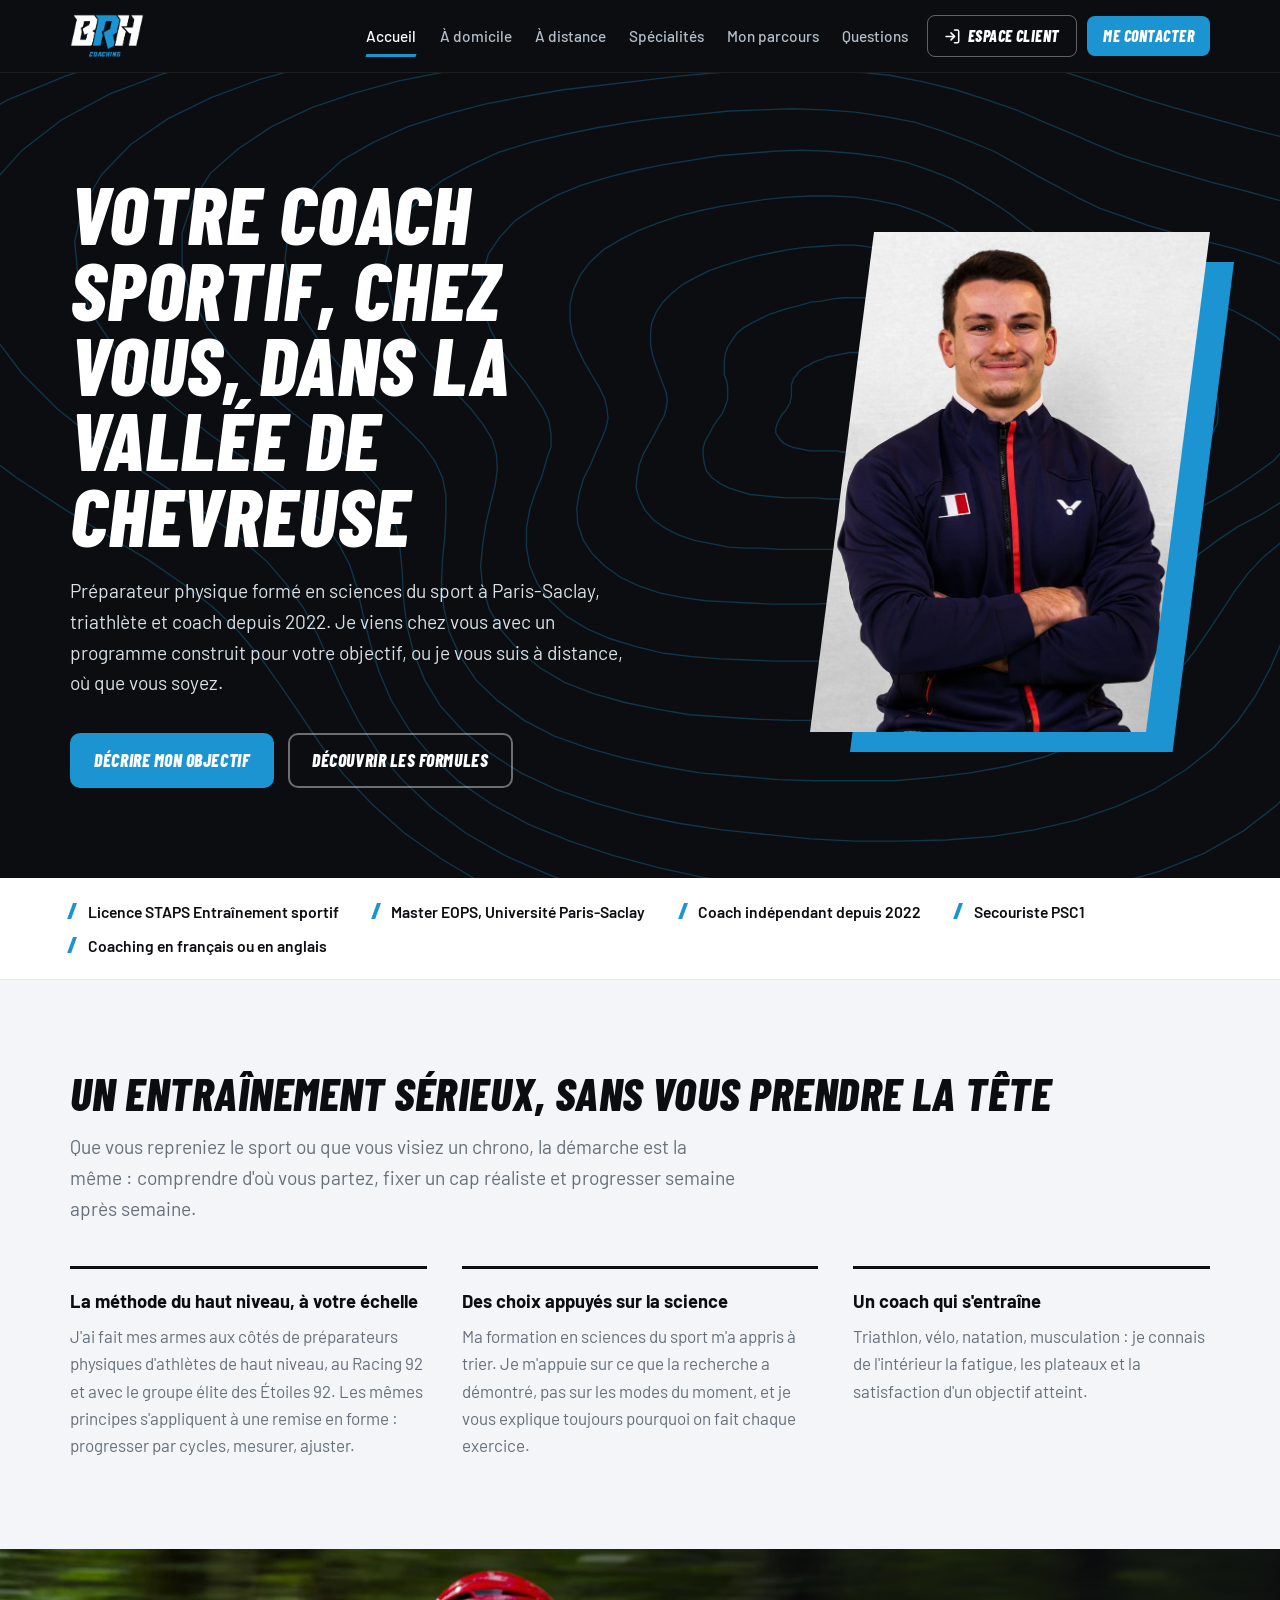
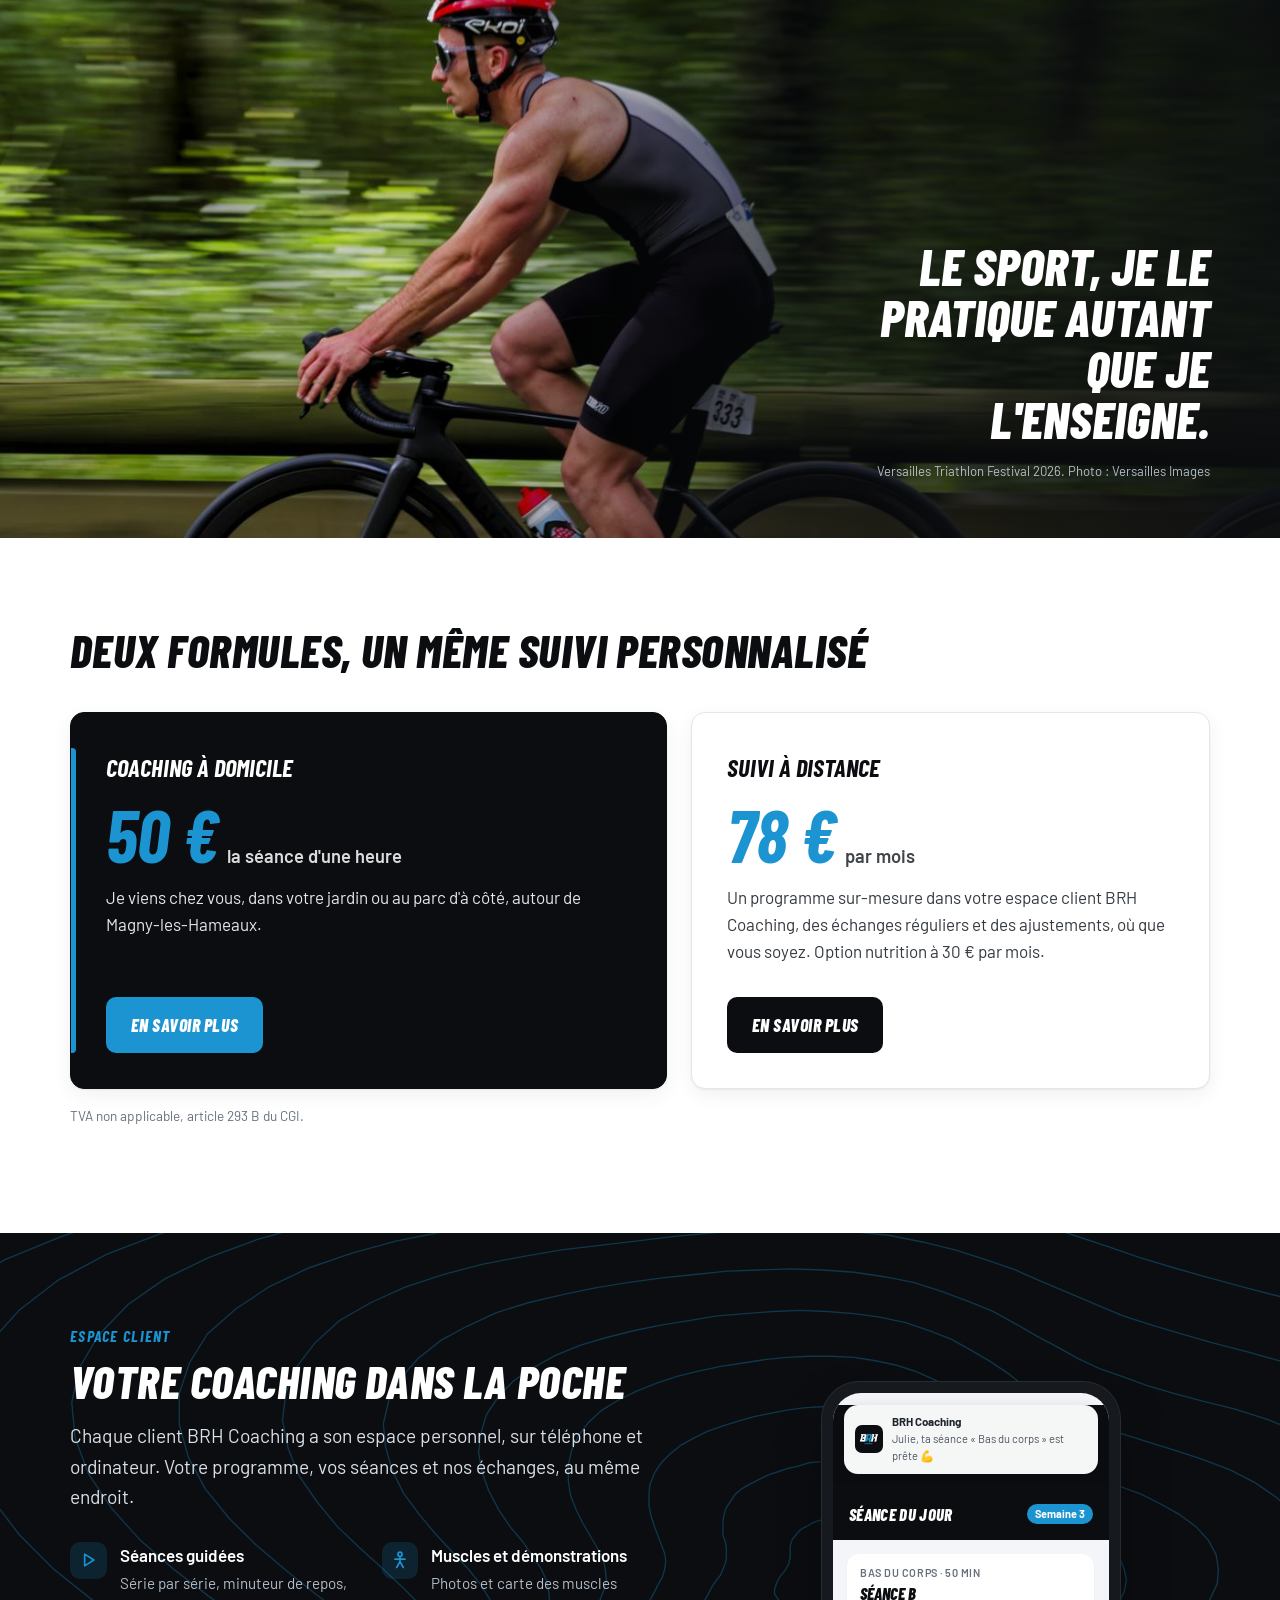
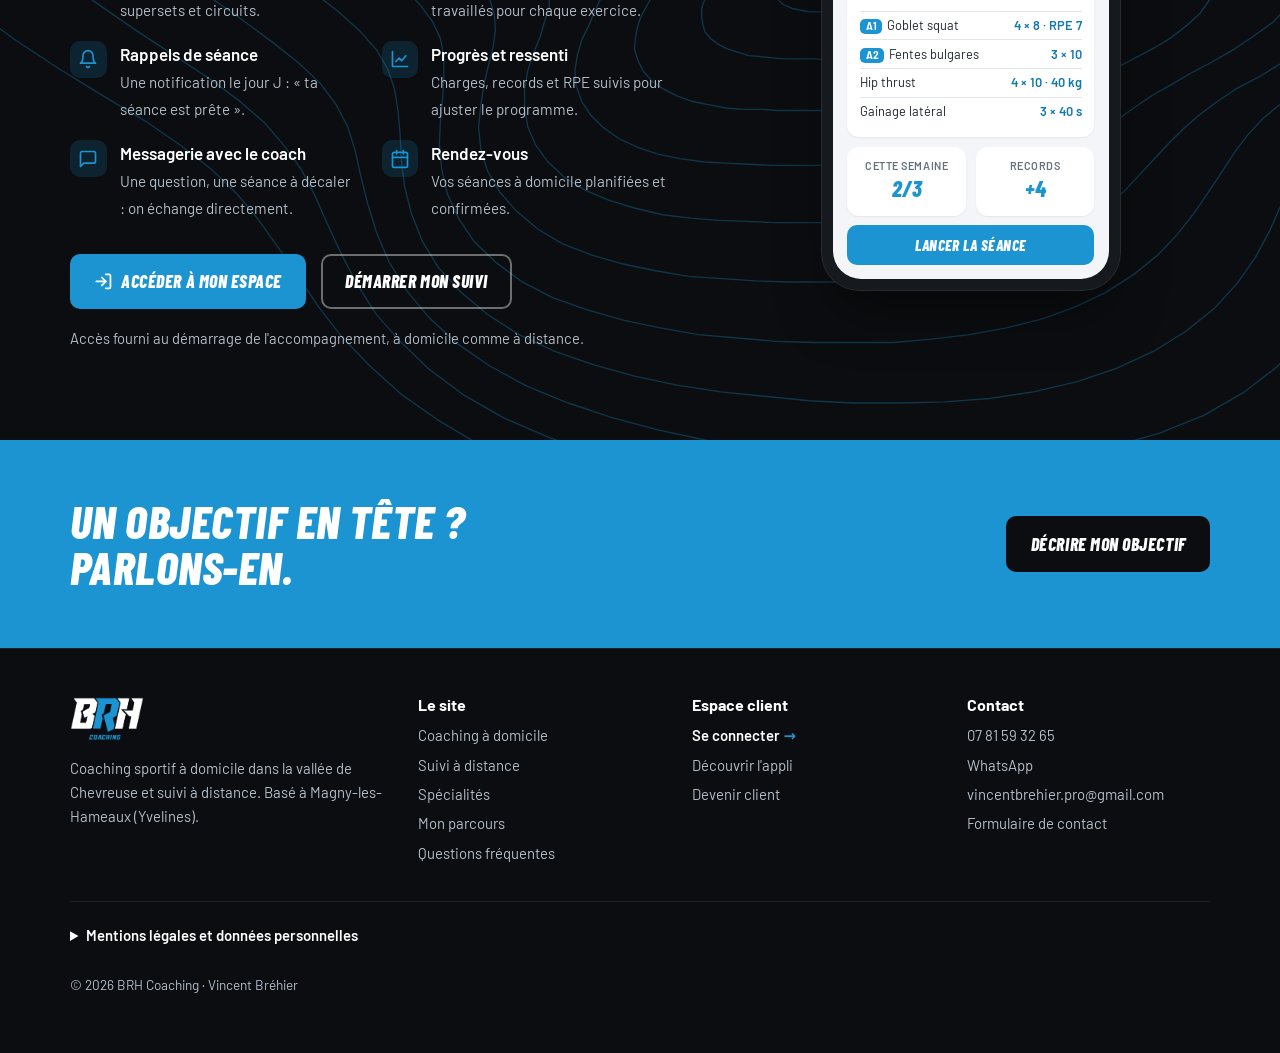
==== commit a6afc0b9: "Validation Google Search Console Co-Authored-By: Claude Opus 5.5 <noreply@anthropic.com>" ====
--- a/index.html
+++ b/index.html
@@ -8,6 +8,7 @@
 <link rel="canonical" href="https://brh-coaching.vercel.app/">
 <meta name="robots" content="index, follow, max-image-preview:large">
 <meta name="author" content="Vincent Bréhier">
+<meta name="google-site-verification" content="BQLzaZugo_-6aWqYIs7Mb62Du1Opm7MKofQTzkQV3Fw">
 <meta name="geo.region" content="FR-78">
 <meta name="geo.placename" content="Magny-les-Hameaux">
 <meta property="og:type" content="website">
--- a/assets/css/site.css
+++ b/assets/css/site.css
@@ -0,0 +1,329 @@
+/* BRH Coaching — site vitrine. Même charte que l'espace client (noir + bleu du logo, Barlow), thèmes clair et sombre. */
+:root{
+  --blue:#1b94d1; --blue-strong:#1279ad; --blue-deep:#1279ad; --blue-soft:#e4f3fb;
+  --ink:#0b0d10; --text:#1f252c; --muted:#66707c; --line:#e3e7ec; --field:#cdd4db;
+  --bg:#f3f5f8; --surface:#ffffff; --surface-2:#f6f8fa;
+  --panel:#0b0d10; --panel-2:#1b1f25; --mist:#b4bec9; --on-panel:#d9e0e7;
+  --ok:#1f9d61; --err:#d23b3b; --note:#fdf1da;
+  --radius:14px;
+  --shadow:0 1px 2px rgba(11,13,16,.05),0 6px 20px rgba(11,13,16,.06);
+  --display:"Barlow Condensed","Arial Narrow",sans-serif;
+  --body:"Barlow",system-ui,-apple-system,"Segoe UI",sans-serif;
+  color-scheme:light;
+}
+@media (prefers-color-scheme:dark){
+  :root{
+    color-scheme:dark;
+    --blue-strong:#5cbdee; --blue-soft:#10303f;
+    --ink:#f4f6f8; --text:#dde2e8; --muted:#94a0ad; --line:#2a3038; --field:#3b434d;
+    --bg:#0d1013; --surface:#161a1f; --surface-2:#1c2127;
+    --panel:#07090b; --panel-2:#171b20; --note:#382a0c;
+    --shadow:0 1px 2px rgba(0,0,0,.3),0 8px 24px rgba(0,0,0,.25);
+  }
+}
+*,*::before,*::after{box-sizing:border-box}
+[hidden]{display:none!important}
+html{scroll-padding-top:calc(84px + env(safe-area-inset-top,0px));-webkit-text-size-adjust:100%}
+body{margin:0;font-family:var(--body);font-size:1.0625rem;line-height:1.6;color:var(--text);background:var(--bg);-webkit-font-smoothing:antialiased;overflow-x:hidden}
+img{max-width:100%;display:block;height:auto}
+a{color:inherit}
+p{margin:0 0 1rem}
+:focus-visible{outline:3px solid var(--blue);outline-offset:3px;border-radius:4px}
+.wrap{width:min(1140px,100% - 2rem);margin-inline:auto}
+.narrow{max-width:42rem}
+.skip{position:absolute;left:-9999px;top:0;z-index:99;background:var(--blue);color:#fff;padding:.6rem 1rem;font-weight:600}
+.skip:focus{left:1rem;top:1rem}
+
+/* ---------- En-tête ---------- */
+.top{position:sticky;top:0;z-index:30;background:var(--panel);padding-top:env(safe-area-inset-top,0px);border-bottom:1px solid rgba(255,255,255,.07)}
+.top .wrap{display:flex;align-items:center;gap:1.2rem;height:72px}
+.top .brand{display:flex;align-items:center;flex:none}
+.top .brand img{height:44px;width:auto}
+.tabs{display:flex;align-items:center;gap:.15rem;margin-left:auto}
+.tabs a{color:var(--mist);text-decoration:none;font-weight:500;font-size:.96rem;padding:.45rem .65rem;border-radius:8px;position:relative;white-space:nowrap}
+.tabs a:hover{color:#fff}
+.tabs a[aria-current="page"]{color:#fff}
+.tabs a[aria-current="page"]::after{content:"";position:absolute;left:.65rem;right:.65rem;bottom:-.1rem;height:3px;background:var(--blue);transform:skewX(-20deg)}
+.tabs a.cta,.tabs a.app{font-family:var(--display);font-weight:800;font-style:italic;text-transform:uppercase;letter-spacing:.03em;font-size:1rem;padding:.48rem 1rem}
+.tabs a.cta{background:var(--blue);color:#fff;margin-left:.5rem}
+.tabs a.cta:hover{background:var(--blue-deep)}
+.tabs a.app{border:1.5px solid rgba(255,255,255,.35);color:#fff;margin-left:.35rem;display:inline-flex;align-items:center;gap:.45rem}
+.tabs a.app:hover{border-color:var(--blue);color:#fff}
+.tabs a.cta[aria-current="page"]::after{display:none}
+.top-app{display:none;margin-left:auto;color:#fff;text-decoration:none;font-family:var(--display);font-weight:800;font-style:italic;text-transform:uppercase;letter-spacing:.03em;font-size:.95rem;border:1.5px solid rgba(255,255,255,.35);border-radius:8px;padding:.35rem .7rem;align-items:center;gap:.4rem}
+.ico{width:1.05em;height:1.05em;flex:none;fill:none;stroke:currentColor;stroke-width:2.2;stroke-linecap:round;stroke-linejoin:round}
+.menu-btn{display:none;background:none;border:1.5px solid rgba(255,255,255,.35);color:#fff;font:600 1rem var(--body);padding:.38rem .8rem;border-radius:8px;cursor:pointer}
+@media (max-width:1080px){
+  .menu-btn{display:block}
+  .top-app{display:inline-flex}
+  .tabs{display:none;position:absolute;left:0;right:0;top:100%;background:var(--panel);flex-direction:column;align-items:stretch;padding:.6rem 1.25rem 1.4rem;gap:.1rem;border-bottom:1px solid rgba(255,255,255,.08);max-height:calc(100vh - 72px);overflow:auto}
+  .tabs.open{display:flex}
+  .tabs a{font-size:1.1rem;padding:.7rem .2rem}
+  .tabs a[aria-current="page"]::after{left:.2rem;right:auto;width:2.2rem}
+  .tabs a.cta,.tabs a.app{margin:.6rem 0 0;justify-content:center;text-align:center;font-size:1.1rem;padding:.7rem 1rem}
+}
+@media (max-width:400px){.top .wrap{gap:.7rem}.top .brand img{height:38px}}
+@media (max-width:340px){.top-app span{display:none}}
+
+/* ---------- Boutons ---------- */
+.btn{display:inline-flex;align-items:center;justify-content:center;gap:.5rem;font-family:var(--display);font-weight:800;font-style:italic;text-transform:uppercase;letter-spacing:.03em;font-size:1.12rem;padding:.72rem 1.4rem;border-radius:10px;border:2px solid transparent;cursor:pointer;text-decoration:none;transition:background .15s,color .15s,border-color .15s;text-align:center}
+.btn-blue{background:var(--blue);color:#fff}
+.btn-blue:hover{background:var(--blue-deep)}
+.btn-line{border-color:rgba(255,255,255,.4);color:#fff;background:transparent}
+.btn-line:hover{border-color:#fff}
+.btn-ink{background:var(--panel);color:#fff}
+.btn-ink:hover{background:var(--panel-2)}
+.btn-ghost{background:transparent;border-color:var(--line);color:var(--ink);font-style:normal;text-transform:none;font-family:var(--body);font-weight:600;font-size:1rem}
+.btn-ghost:hover{border-color:var(--ink)}
+.actions{display:flex;flex-wrap:wrap;gap:.9rem}
+
+/* ---------- Titres ---------- */
+h1,h2{font-family:var(--display);font-weight:800;font-style:italic;text-transform:uppercase;letter-spacing:.01em;margin:0 0 1rem;color:var(--ink)}
+h2{font-size:clamp(1.9rem,4vw,2.9rem);line-height:1}
+h3{font-size:1.15rem;margin:0 0 .45rem;font-weight:700;color:var(--ink)}
+.lead{font-size:clamp(1.08rem,1.5vw,1.25rem)}
+.muted{color:var(--muted)}
+.eyebrow{display:inline-block;font-family:var(--display);font-weight:700;font-style:italic;text-transform:uppercase;letter-spacing:.08em;color:var(--blue);font-size:1rem;margin-bottom:.6rem}
+section.s{padding:clamp(3.5rem,7vw,6rem) 0}
+section.white{background:var(--surface)}
+.dark{background:var(--panel);color:#fff}
+.dark h1,.dark h2,.dark h3{color:#fff}
+.dark .muted{color:var(--mist)}
+
+/* ---------- Hero accueil ---------- */
+.topo{position:absolute;inset:0;background:url(/assets/img/topo.svg) right center/cover no-repeat;opacity:.3;pointer-events:none}
+.hero{position:relative;overflow:hidden;background:var(--panel);color:#fff;padding:clamp(3.5rem,8vw,6.5rem) 0 clamp(3.5rem,7vw,6rem)}
+.hero .wrap{position:relative;display:grid;grid-template-columns:1.25fr .85fr;gap:3rem;align-items:center}
+.hero h1{color:#fff;font-size:clamp(2.6rem,6.4vw,5.2rem);line-height:.92;max-width:14ch;margin-bottom:1.5rem}
+.hero h1 em{color:var(--blue);font-style:inherit}
+.hero .lead{color:var(--on-panel);max-width:35rem;margin-bottom:2.1rem}
+.hero .login{margin:1.4rem 0 0;font-size:.95rem;color:var(--mist)}
+.hero .login a{color:#fff;font-weight:600;text-decoration-color:var(--blue);text-underline-offset:3px}
+.slant{position:relative;justify-self:end;width:min(100%,400px)}
+.slant::before{content:"";position:absolute;inset:6% -6% -4% 10%;background:var(--blue);clip-path:polygon(16% 0,100% 0,84% 100%,0 100%)}
+.slant img{position:relative;clip-path:polygon(16% 0,100% 0,84% 100%,0 100%);aspect-ratio:4/5;object-fit:cover;width:100%}
+@media (max-width:860px){.hero .wrap{grid-template-columns:1fr}.slant{justify-self:start;width:min(80%,320px)}}
+
+.creds{background:var(--surface);border-bottom:1px solid var(--line)}
+.creds ul{list-style:none;margin:0 auto;padding:1.3rem 0;display:flex;flex-wrap:wrap;gap:.6rem 2.2rem}
+.creds li{font-weight:600;font-size:.98rem;position:relative;padding-left:1.1rem;color:var(--ink)}
+.creds li::before{content:"";position:absolute;left:0;top:.25em;width:4px;height:1.05em;background:var(--blue);transform:skewX(-20deg)}
+
+/* ---------- En-tête de page ---------- */
+.ph{position:relative;overflow:hidden;background:var(--panel);color:#fff;padding:clamp(3rem,6vw,4.8rem) 0 clamp(2.6rem,5vw,4rem)}
+.ph .wrap{position:relative}
+.crumbs{list-style:none;display:flex;flex-wrap:wrap;gap:.4rem;margin:0 0 1.2rem;padding:0;font-size:.9rem;color:var(--mist)}
+.crumbs li+li::before{content:"/";margin-right:.4rem;opacity:.6}
+.crumbs a{text-decoration:none}
+.crumbs a:hover{color:#fff}
+.ph h1{color:#fff;font-size:clamp(2.5rem,6vw,4.4rem);line-height:.95;margin-bottom:.8rem}
+.ph p{color:var(--on-panel);max-width:38rem;margin:0;font-size:clamp(1.05rem,1.5vw,1.22rem)}
+.ph .tag{display:inline-block;margin-top:1.4rem;font-family:var(--display);font-weight:800;font-style:italic;text-transform:uppercase;font-size:1.45rem;color:var(--blue)}
+
+/* ---------- Blocs ---------- */
+.split{display:grid;grid-template-columns:1fr 1fr;gap:clamp(2rem,5vw,4.5rem);align-items:center}
+.split.rev > :first-child{order:2}
+.split > *{min-width:0}
+@media (max-width:860px){.split{grid-template-columns:1fr}.split.rev > :first-child{order:0}}
+.photo{border-radius:var(--radius);overflow:hidden;background:var(--line)}
+.photo img{width:100%;height:100%;object-fit:cover}
+figure{margin:0}
+figcaption{font-size:.85rem;color:var(--muted);margin-top:.5rem}
+.dark figcaption{color:var(--mist)}
+
+.pillars{display:grid;grid-template-columns:repeat(3,1fr);gap:2.2rem;margin-top:2.6rem}
+.pillars > div{border-top:3px solid var(--ink);padding-top:1.1rem}
+.pillars p{color:var(--muted);margin:0}
+@media (max-width:860px){.pillars{grid-template-columns:1fr}}
+
+.offers{display:grid;grid-template-columns:1.15fr 1fr;gap:1.5rem;margin-top:2.4rem}
+.offer{position:relative;background:var(--surface);border-radius:var(--radius);padding:2.2rem;display:flex;flex-direction:column;border:1px solid var(--line);box-shadow:var(--shadow)}
+.offer.main{background:var(--panel);color:#fff;border-color:var(--panel)}
+.offer.main h3{color:#fff}
+.offer.main::before{content:"";position:absolute;left:0;top:2.2rem;bottom:2.2rem;width:5px;background:var(--blue);border-radius:0 4px 4px 0}
+.offer h3{font-family:var(--display);font-weight:700;font-style:italic;text-transform:uppercase;font-size:1.55rem;margin:0}
+.price{font-family:var(--display);font-weight:800;font-style:italic;line-height:1;margin:.6rem 0 .8rem;display:flex;flex-wrap:wrap;align-items:baseline;gap:.2rem .5rem}
+.price b{font-size:clamp(3.3rem,6.5vw,4.6rem);color:var(--blue);white-space:nowrap}
+.price span{font-family:var(--body);font-size:1.15rem;font-weight:600;font-style:normal;opacity:.85}
+.offer p{opacity:.9}
+.offer .actions{margin-top:auto;padding-top:1rem}
+@media (max-width:860px){.offers{grid-template-columns:1fr}}
+@media (max-width:520px){.offer{padding:1.8rem 1.4rem}}
+.tva{font-size:.85rem;color:var(--muted);margin-top:1rem}
+
+.band{position:relative;color:#fff;min-height:clamp(440px,46vw,640px);display:flex;align-items:flex-end;overflow:hidden;background:var(--panel)}
+.band img{position:absolute;inset:0;width:100%;height:100%;object-fit:cover;object-position:45% 6%}
+.band::after{content:"";position:absolute;inset:0;background:linear-gradient(270deg,rgba(11,13,16,.92) 0%,rgba(11,13,16,.6) 38%,rgba(11,13,16,0) 65%)}
+.band .wrap{position:relative;z-index:1;padding:3.5rem 0;display:flex;flex-direction:column;align-items:flex-end;text-align:right}
+@media (max-width:720px){.band::after{background:linear-gradient(0deg,rgba(11,13,16,.95) 0%,rgba(11,13,16,.5) 45%,rgba(11,13,16,0) 70%)}.band .wrap{align-items:flex-start;text-align:left}}
+.band blockquote{margin:0;font-family:var(--display);font-weight:800;font-style:italic;text-transform:uppercase;font-size:clamp(1.9rem,4.2vw,3.2rem);line-height:1;max-width:15ch}
+.band small{display:block;margin-top:1rem;font-size:.82rem;color:var(--mist)}
+
+.ticks{list-style:none;padding:0;margin:0 0 1.4rem;display:grid;gap:.7rem}
+.ticks li{padding-left:1.7rem;position:relative}
+.ticks li::before{content:"";position:absolute;left:0;top:.62em;width:.85rem;height:3px;background:var(--blue);transform:skewX(-20deg)}
+
+.steps{list-style:none;padding:0;margin:2.4rem 0 0;display:grid;grid-template-columns:repeat(4,1fr);gap:2rem;counter-reset:s}
+.steps li{counter-increment:s;border-top:3px solid var(--ink);padding-top:1.1rem}
+.dark .steps li{border-color:rgba(255,255,255,.3)}
+.steps li::before{content:counter(s);font-family:var(--display);font-weight:800;font-style:italic;font-size:2.4rem;line-height:1;color:var(--blue);display:block;margin-bottom:.6rem}
+.steps p{margin:0;color:var(--muted);font-size:.98rem}
+.dark .steps p{color:var(--mist)}
+@media (max-width:860px){.steps{grid-template-columns:1fr 1fr}}
+@media (max-width:520px){.steps{grid-template-columns:1fr}}
+
+.towns{display:flex;flex-wrap:wrap;gap:.55rem;margin:0 0 1.2rem;padding:0;list-style:none}
+.towns li{background:var(--surface);border:1px solid var(--line);padding:.35rem .85rem;border-radius:999px;font-size:.95rem}
+.towns li.home{background:var(--blue);color:#fff;border-color:var(--blue)}
+
+.pricebox{background:var(--panel);color:#fff;border-radius:var(--radius);padding:2rem 2.2rem;display:flex;flex-wrap:wrap;align-items:center;justify-content:space-between;gap:1.5rem}
+.pricebox .price{margin:0}
+.pricebox p{margin:.3rem 0 0;color:var(--mist);font-size:.95rem}
+.pricebox .plus{color:#fff;font-weight:600;margin-top:.5rem}
+.option{margin-top:1.8rem;background:var(--surface);border:1.5px dashed var(--blue);border-radius:var(--radius);padding:1.4rem 1.5rem}
+.option .opt-price{font-family:var(--display);font-weight:800;font-style:italic;text-transform:uppercase;font-size:1.5rem;color:var(--blue);line-height:1;margin-bottom:.4rem}
+.option p{margin:0;color:var(--muted)}
+
+.features{display:grid;gap:1.8rem}
+.features > div{border-left:3px solid var(--blue);padding-left:1.3rem}
+.features p{margin:0;color:var(--muted)}
+
+.specs{display:grid;gap:clamp(3rem,6vw,5rem)}
+.specs .photo{aspect-ratio:4/3}
+.trio{display:grid;grid-template-columns:repeat(3,1fr);gap:1.6rem;margin-top:1rem}
+.trio > div{background:var(--surface);border:1px solid var(--line);border-radius:var(--radius);padding:1.6rem}
+.trio p{margin:0;color:var(--muted)}
+@media (max-width:860px){.trio{grid-template-columns:1fr}}
+
+.timeline{list-style:none;margin:2rem 0 0;padding:0;position:relative}
+.timeline::before{content:"";position:absolute;left:5.6rem;top:.4rem;bottom:.4rem;width:2px;background:var(--line)}
+.timeline li{display:grid;grid-template-columns:5.6rem 1fr;gap:1.6rem;padding:0 0 1.6rem;position:relative}
+.timeline li::after{content:"";position:absolute;left:calc(5.6rem - 5px);top:.45rem;width:12px;height:12px;background:var(--blue);transform:skewX(-20deg)}
+.timeline .y{font-family:var(--display);font-weight:800;font-style:italic;font-size:1.15rem;color:var(--ink);line-height:1.4}
+.timeline h3{margin:0 0 .2rem}
+.timeline p{margin:0;color:var(--muted);font-size:.98rem}
+@media (max-width:520px){.timeline::before{left:4.2rem}.timeline li{grid-template-columns:4.2rem 1fr;gap:1.2rem}.timeline li::after{left:calc(4.2rem - 5px)}}
+
+.gallery{display:grid;grid-template-columns:2fr 1fr;gap:1rem;margin-top:2.2rem}
+.gallery > figure{min-width:0}
+.gallery .photo{height:100%}
+.gallery figure:first-child .photo{aspect-ratio:2.1/1;height:auto;width:100%}
+@media (max-width:720px){.gallery{grid-template-columns:1fr}}
+
+.faq details{border-bottom:1px solid var(--line);padding:1.1rem 0}
+.faq summary{cursor:pointer;font-weight:600;font-size:1.08rem;color:var(--ink);list-style:none;display:flex;justify-content:space-between;gap:1rem}
+.faq summary::-webkit-details-marker{display:none}
+.faq summary::after{content:"+";font-family:var(--display);font-weight:800;font-size:1.6rem;line-height:1;color:var(--blue);transition:transform .2s}
+.faq details[open] summary::after{transform:rotate(45deg)}
+.faq details p{margin:.7rem 0 0;color:var(--muted);max-width:44rem}
+
+.ctaband{background:var(--blue);color:#fff;padding:clamp(2.6rem,5vw,3.6rem) 0}
+.ctaband .wrap{display:flex;flex-wrap:wrap;gap:1.4rem 3rem;align-items:center;justify-content:space-between}
+.ctaband h2{margin:0;max-width:22ch;color:#fff}
+.ctaband .btn{background:var(--panel);color:#fff}
+.ctaband .btn:hover{background:var(--panel-2)}
+
+/* ---------- L'appli (passerelle vers l'espace client) ---------- */
+.appsec{position:relative;overflow:hidden}
+.appsec .wrap{position:relative;display:grid;grid-template-columns:1fr .8fr;gap:clamp(2rem,5vw,4.5rem);align-items:center}
+@media (max-width:860px){.appsec .wrap{grid-template-columns:1fr}}
+.appsec .lead{color:var(--on-panel)}
+.app-feats{list-style:none;padding:0;margin:1.8rem 0 2rem;display:grid;grid-template-columns:1fr 1fr;gap:1.1rem 1.6rem}
+@media (max-width:560px){.app-feats{grid-template-columns:1fr}}
+.app-feats li{display:grid;grid-template-columns:2.3rem 1fr;gap:.8rem;align-items:start}
+.app-feats .ic{width:2.3rem;height:2.3rem;border-radius:10px;background:rgba(27,148,209,.16);color:var(--blue);display:grid;place-items:center}
+.app-feats .ic svg{width:1.25rem;height:1.25rem;fill:none;stroke:currentColor;stroke-width:2;stroke-linecap:round;stroke-linejoin:round}
+.app-feats b{display:block;color:#fff;font-weight:600}
+.app-feats span{color:var(--mist);font-size:.95rem;line-height:1.45}
+.app-note{margin:1.1rem 0 0;color:var(--mist);font-size:.92rem}
+
+.phone{justify-self:center;width:min(100%,300px);background:#16191d;border-radius:38px;padding:12px;box-shadow:0 30px 60px -20px rgba(0,0,0,.6),0 0 0 1px rgba(255,255,255,.08) inset}
+.screen{background:#f3f5f8;color:#1f252c;border-radius:28px;overflow:hidden;font-size:.8rem;line-height:1.35}
+.scr-top{background:#0b0d10;color:#fff;padding:1.1rem 1rem .9rem;display:flex;justify-content:space-between;align-items:center}
+.scr-top b{font-family:var(--display);font-style:italic;font-weight:800;text-transform:uppercase;font-size:1.05rem;letter-spacing:.02em}
+.scr-top i{font-style:normal;background:var(--blue);border-radius:999px;font-size:.68rem;font-weight:700;padding:.15rem .5rem}
+.scr-body{padding:.9rem;display:grid;gap:.6rem}
+.scr-card{background:#fff;border-radius:12px;padding:.75rem .8rem;box-shadow:0 1px 2px rgba(11,13,16,.06)}
+.scr-card small{display:block;color:#66707c;font-size:.68rem;text-transform:uppercase;letter-spacing:.05em;font-weight:600}
+.scr-card strong{display:block;font-family:var(--display);font-style:italic;font-weight:800;text-transform:uppercase;font-size:1.05rem;color:#0b0d10;margin:.1rem 0 .35rem}
+.scr-ex{display:flex;justify-content:space-between;gap:.5rem;padding:.32rem 0;border-top:1px solid #e3e7ec}
+.scr-ex em{font-style:normal;color:#1279ad;font-weight:600;white-space:nowrap}
+.scr-tag{display:inline-block;font-size:.64rem;font-weight:700;color:#fff;background:#1b94d1;border-radius:5px;padding:.05rem .35rem;margin-right:.3rem}
+.scr-row{display:flex;gap:.6rem}
+.scr-row .scr-card{flex:1;text-align:center}
+.scr-row .scr-card strong{font-size:1.4rem;color:#1b94d1;margin:0}
+.scr-btn{background:#1b94d1;color:#fff;border-radius:10px;text-align:center;padding:.6rem;font-family:var(--display);font-style:italic;font-weight:800;text-transform:uppercase;letter-spacing:.03em;font-size:.95rem}
+.scr-push{background:rgba(255,255,255,.96);border-radius:14px;padding:.6rem .7rem;display:grid;grid-template-columns:28px 1fr;gap:.55rem;align-items:center;margin:.7rem .7rem 0;box-shadow:0 6px 18px rgba(11,13,16,.18)}
+.scr-push img{width:28px;height:28px;border-radius:7px}
+.scr-push b{display:block;font-size:.72rem}
+.scr-push span{font-size:.7rem;color:#4b5560}
+.screen .scr-pushwrap{background:#0b0d10;padding-bottom:.7rem}
+
+/* ---------- Contact ---------- */
+.contact-grid{display:grid;grid-template-columns:1fr 300px;gap:2.4rem;align-items:start}
+@media (max-width:960px){.contact-grid{grid-template-columns:1fr}}
+.direct{background:var(--panel);color:#fff;border-radius:var(--radius);padding:1.8rem}
+.direct h2{font-size:1.6rem;margin-bottom:1rem;color:#fff}
+.direct a{display:block;text-decoration:none;padding:.75rem 0;border-top:1px solid rgba(255,255,255,.12)}
+.direct a:hover b{color:var(--blue)}
+.direct small{display:block;color:var(--mist);font-size:.82rem}
+.direct b{font-weight:600;word-break:break-word}
+.direct .already{margin-top:1.2rem;padding-top:1.2rem;border-top:1px solid rgba(255,255,255,.12);font-size:.93rem;color:var(--mist)}
+.direct .already .btn{margin-top:.7rem;width:100%;padding:.6rem 1rem;font-size:1rem;border-top:2px solid rgba(255,255,255,.4)}
+
+.form-shell{background:var(--surface);color:var(--text);border-radius:var(--radius);padding:clamp(1.4rem,4vw,2.6rem);border:1px solid var(--line);box-shadow:var(--shadow)}
+.progress{display:flex;gap:.5rem;margin:0 0 2rem;padding:0;list-style:none}
+.progress li{flex:1;font-size:.9rem;color:var(--muted);padding-top:.6rem;border-top:4px solid var(--line)}
+.progress li.on{border-color:var(--blue);color:var(--ink);font-weight:600}
+.progress li.done{border-color:var(--ink)}
+fieldset{border:0;margin:0;padding:0;min-width:0}
+.q{margin:0 0 1.8rem}
+.q > legend,.q > label.l{display:block;font-weight:600;margin:0 0 .7rem;font-size:1.02rem;color:var(--ink)}
+.hint{font-weight:400;color:var(--muted);font-size:.92rem}
+.choices{display:flex;flex-wrap:wrap;gap:.55rem}
+.choice{position:relative}
+.choice input{position:absolute;opacity:0;inset:0;margin:0;cursor:pointer}
+.choice span{display:inline-block;padding:.55rem 1rem;border:1.5px solid var(--line);border-radius:10px;background:var(--surface-2);font-size:.98rem;transition:background .15s,border-color .15s,color .15s}
+.choice input:checked + span{background:var(--blue);border-color:var(--blue);color:#fff}
+.choice input:focus-visible + span{outline:3px solid var(--blue);outline-offset:2px}
+.choices.big{display:grid;grid-template-columns:repeat(3,1fr)}
+.choices.big span{display:block;height:100%;padding:.9rem 1rem}
+.choices.big small{display:block;color:var(--muted);font-size:.88rem;margin-top:.15rem}
+.choices.big input:checked + span small{color:#e6f4fb}
+@media (max-width:620px){.choices.big{grid-template-columns:1fr}}
+.row{display:grid;grid-template-columns:1fr 1fr;gap:1rem 1.2rem}
+@media (max-width:620px){.row{grid-template-columns:1fr}}
+.field label{display:block;font-weight:600;font-size:.95rem;margin-bottom:.35rem;color:var(--ink)}
+input[type=text],input[type=email],input[type=tel],textarea{width:100%;font:inherit;font-size:1rem;color:var(--text);background:var(--surface-2);border:1.5px solid var(--field);border-radius:10px;padding:.7rem .85rem}
+input:focus,textarea:focus{border-color:var(--blue);outline:none;background:var(--surface)}
+textarea{min-height:120px;resize:vertical}
+.consent{display:flex;gap:.7rem;align-items:flex-start;font-size:.92rem;color:var(--muted);margin:.4rem 0 1.6rem}
+.consent input{margin-top:.3rem;width:18px;height:18px;flex:none;accent-color:var(--blue)}
+.nav-btns{display:flex;gap:.8rem;justify-content:space-between;align-items:center;flex-wrap:wrap}
+.err-msg{color:var(--err);font-size:.92rem;margin:-.8rem 0 1.2rem;min-height:1.2em}
+.invalid{border-color:var(--err)!important}
+.hp{position:absolute;left:-9999px}
+.result h2{font-size:2.1rem;margin:0 0 .6rem;color:var(--ok)}
+.result.fail h2{color:var(--err)}
+.result p{color:var(--muted)}
+
+/* ---------- Pied de page ---------- */
+footer{background:var(--panel);color:var(--mist);border-top:1px solid rgba(255,255,255,.08);padding:3rem 0 calc(2.6rem + env(safe-area-inset-bottom,0px));font-size:.93rem}
+footer .cols{display:grid;grid-template-columns:1.3fr 1fr 1fr 1fr;gap:2rem}
+footer img{height:44px;width:auto;margin-bottom:1rem}
+footer h2{color:#fff;font-family:var(--body);font-style:normal;text-transform:none;font-weight:700;font-size:1rem;letter-spacing:0;margin:0 0 .7rem}
+footer ul{list-style:none;margin:0;padding:0;display:grid;gap:.35rem}
+footer a{text-decoration:none}
+footer a:hover{color:#fff}
+footer .app-link{color:#fff;font-weight:600}
+footer .app-link::after{content:" →";color:var(--blue)}
+footer details{margin-top:2.2rem;padding-top:1.4rem;border-top:1px solid rgba(255,255,255,.08)}
+footer summary{cursor:pointer;color:#fff;font-weight:600}
+footer details p{margin:.8rem 0 0;max-width:50rem;line-height:1.55}
+footer .copy{margin-top:1.6rem;font-size:.85rem}
+@media (max-width:860px){footer .cols{grid-template-columns:1fr 1fr}}
+@media (max-width:520px){footer .cols{grid-template-columns:1fr}}
+
+main{animation:fade .35s ease}
+@keyframes fade{from{opacity:0}to{opacity:1}}
+@media (prefers-reduced-motion:reduce){main{animation:none}*{transition:none!important}}
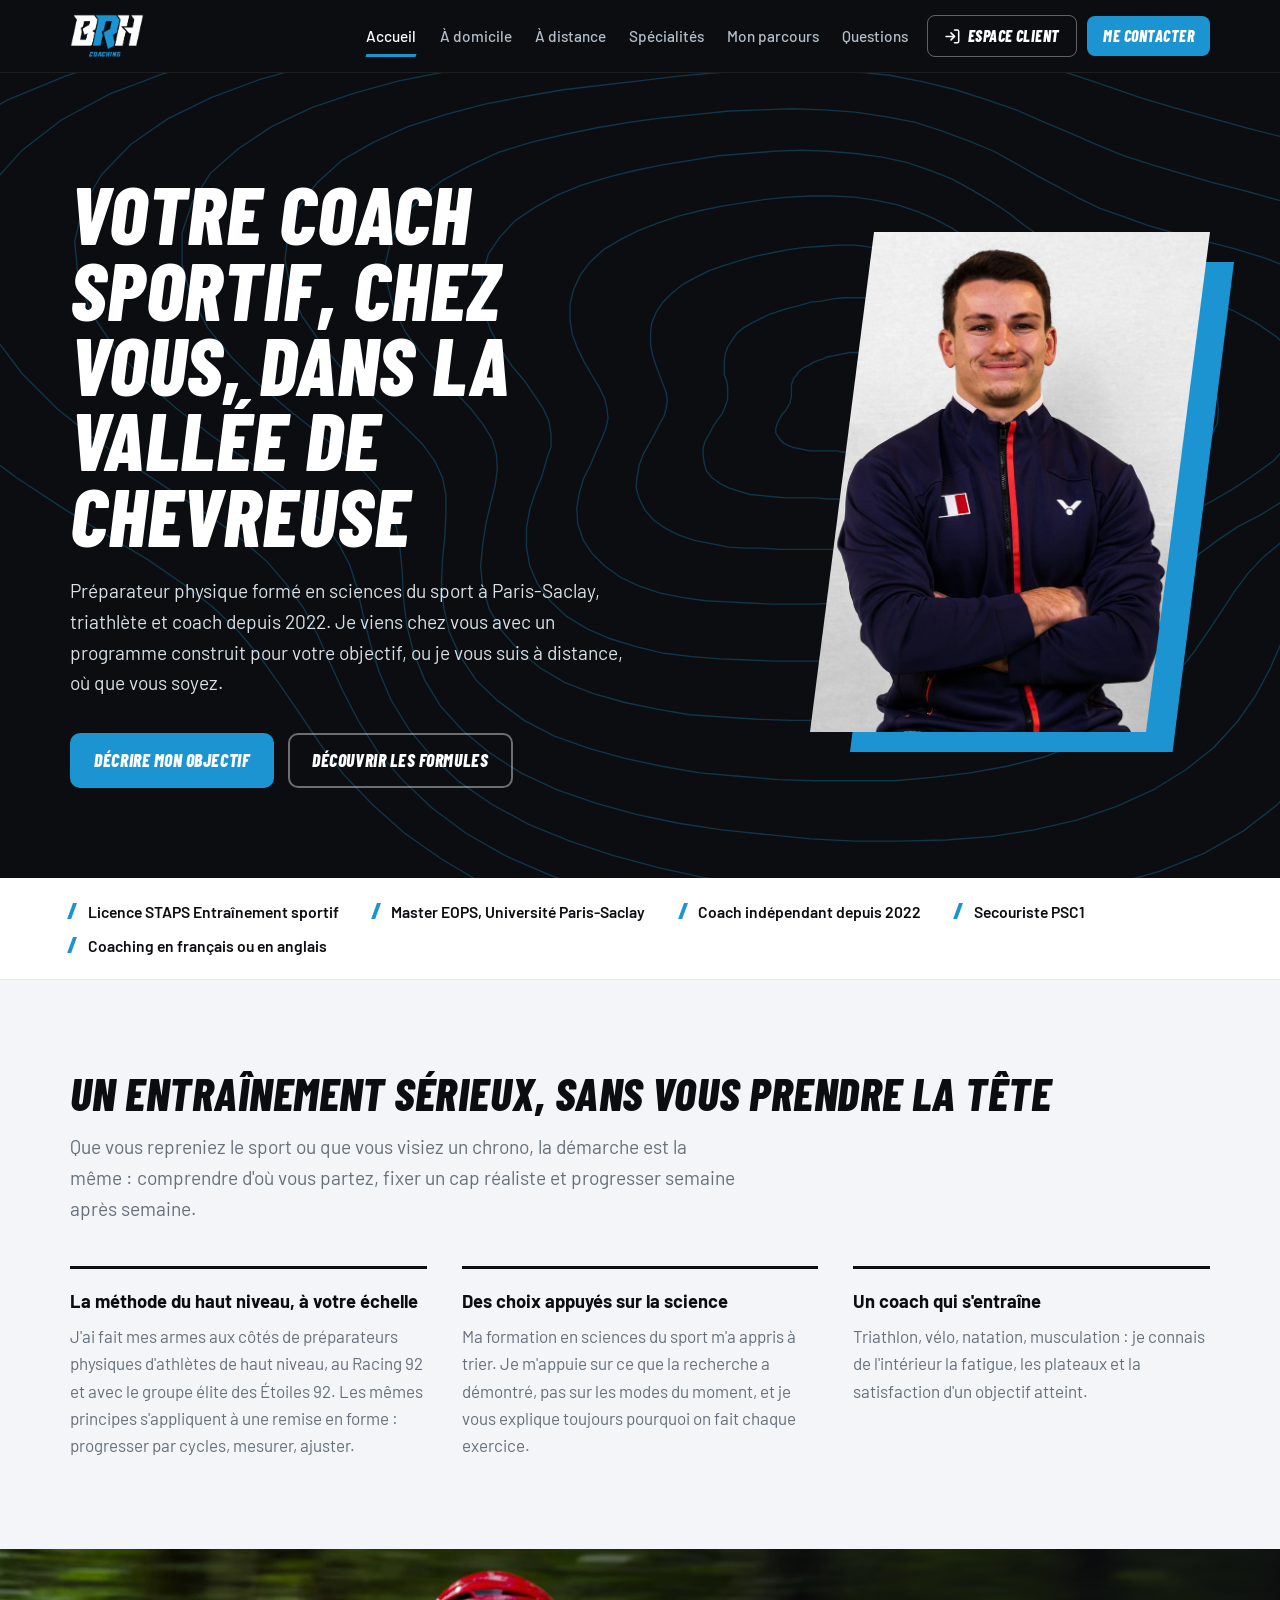
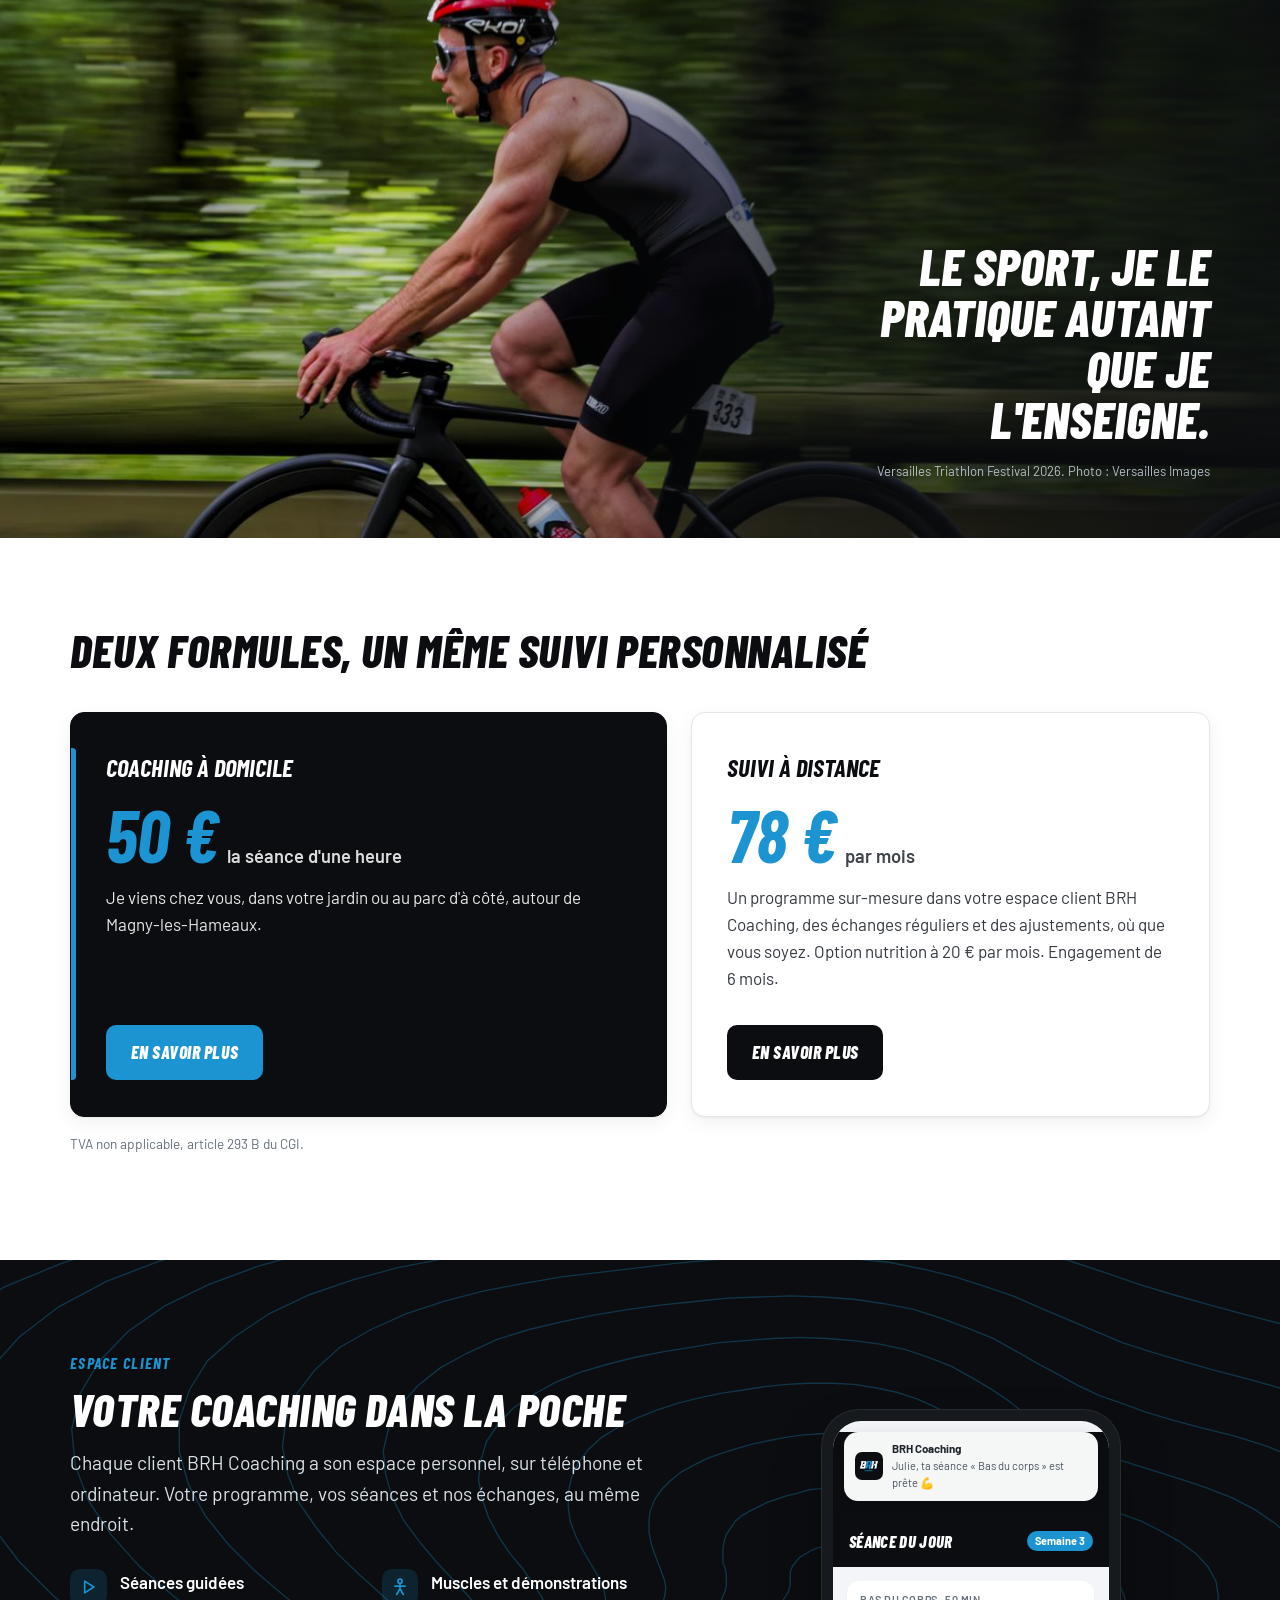
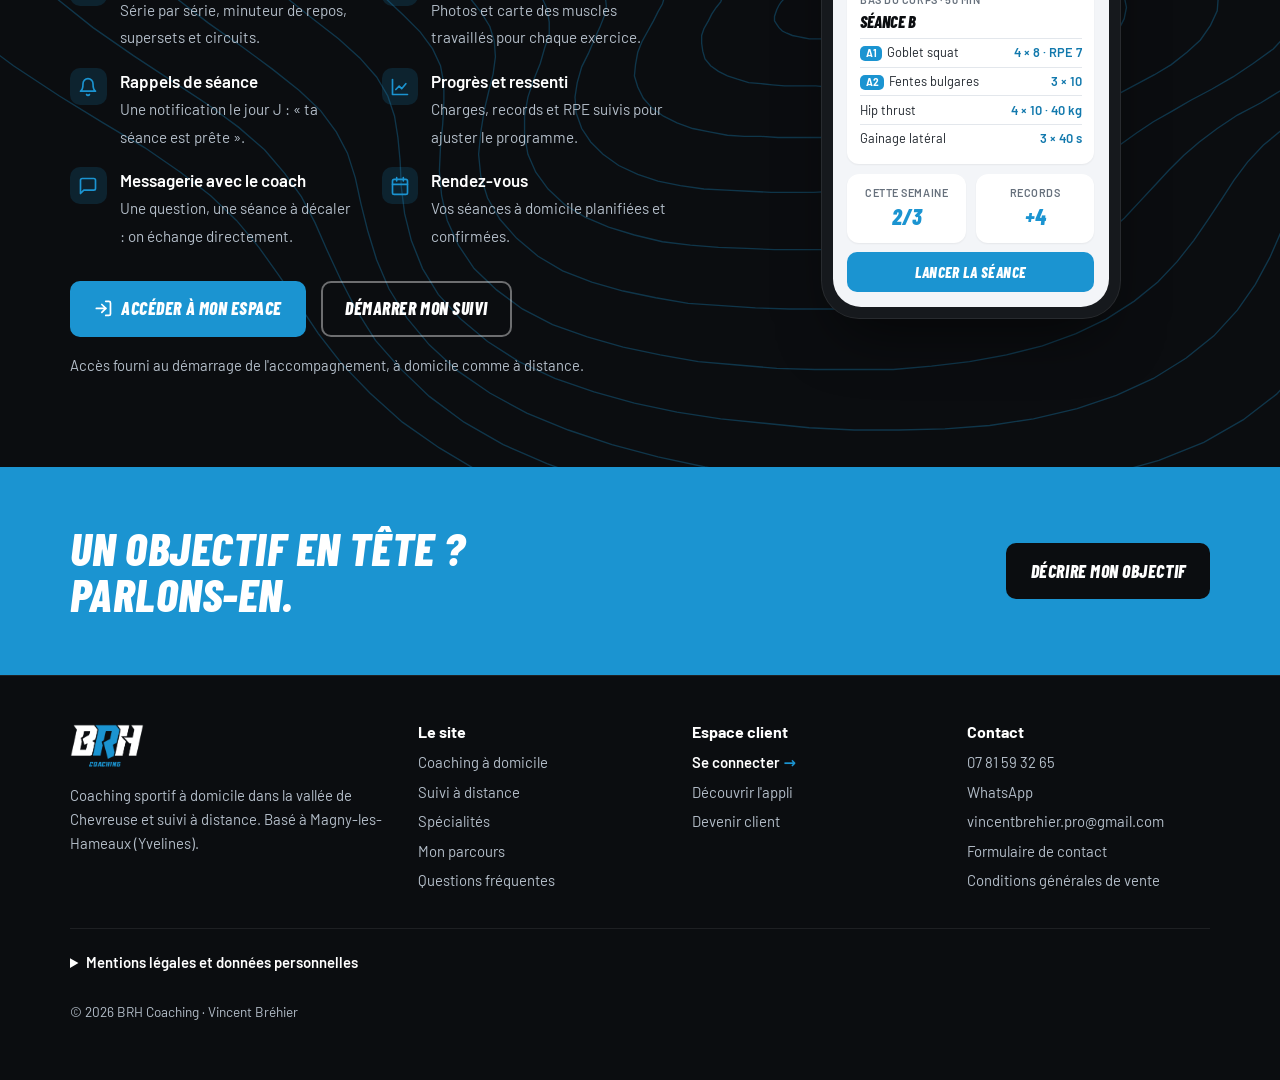
==== commit a9e682fd: "Conditions générales de vente, option nutrition à 20 € et engagement de 6 mois Co-Authored-By: Claud" ====
--- a/index.html
+++ b/index.html
@@ -30,7 +30,7 @@
 <link rel="preconnect" href="https://fonts.googleapis.com">
 <link rel="preconnect" href="https://fonts.gstatic.com" crossorigin>
 <link href="https://fonts.googleapis.com/css2?family=Barlow:wght@400;500;600;700&family=Barlow+Condensed:ital,wght@1,600;1,700;1,800&display=swap" rel="stylesheet">
-<link rel="stylesheet" href="/assets/css/site.css?v=20261122">
+<link rel="stylesheet" href="/assets/css/site.css?v=20261124">
 <script type="application/ld+json">
 {
   "@context": "https://schema.org",
@@ -122,7 +122,7 @@
         "en"
       ],
       "sameAs": [
-        "https://espace-coaching-sand.vercel.app"
+        "https://brh-coaching-app.vercel.app"
       ],
       "hasOfferCatalog": {
         "@type": "OfferCatalog",
@@ -156,7 +156,7 @@
             "url": "https://brh-coaching.vercel.app/suivi-a-distance/",
             "priceSpecification": {
               "@type": "UnitPriceSpecification",
-              "price": 30,
+              "price": 20,
               "priceCurrency": "EUR",
               "unitText": "mois"
             }
@@ -196,7 +196,7 @@
 <header class="top">
   <div class="wrap">
     <a class="brand" href="/" aria-label="BRH Coaching, accueil"><img src="/assets/img/logo-brh-coaching.png" alt="BRH Coaching" width="74" height="44"></a>
-    <a class="top-app" href="https://espace-coaching-sand.vercel.app"><svg class="ico" viewBox="0 0 24 24" aria-hidden="true"><path d="M15 3h4a2 2 0 0 1 2 2v14a2 2 0 0 1-2 2h-4"/><path d="M10 17l5-5-5-5"/><path d="M15 12H3"/></svg><span>Espace client</span></a>
+    <a class="top-app" href="https://brh-coaching-app.vercel.app"><svg class="ico" viewBox="0 0 24 24" aria-hidden="true"><path d="M15 3h4a2 2 0 0 1 2 2v14a2 2 0 0 1-2 2h-4"/><path d="M10 17l5-5-5-5"/><path d="M15 12H3"/></svg><span>Espace client</span></a>
     <button class="menu-btn" type="button" aria-expanded="false" aria-controls="tabs">Menu</button>
     <nav class="tabs" id="tabs" aria-label="Navigation principale">
       <a href="/" aria-current="page">Accueil</a>
@@ -205,7 +205,7 @@
       <a href="/specialites/">Spécialités</a>
       <a href="/parcours/">Mon parcours</a>
       <a href="/questions-frequentes/">Questions</a>
-      <a href="https://espace-coaching-sand.vercel.app" class="app"><svg class="ico" viewBox="0 0 24 24" aria-hidden="true"><path d="M15 3h4a2 2 0 0 1 2 2v14a2 2 0 0 1-2 2h-4"/><path d="M10 17l5-5-5-5"/><path d="M15 12H3"/></svg>Espace client</a>
+      <a href="https://brh-coaching-app.vercel.app" class="app"><svg class="ico" viewBox="0 0 24 24" aria-hidden="true"><path d="M15 3h4a2 2 0 0 1 2 2v14a2 2 0 0 1-2 2h-4"/><path d="M10 17l5-5-5-5"/><path d="M15 12H3"/></svg>Espace client</a>
       <a href="/contact/" class="cta">Me contacter</a>
     </nav>
   </div>
@@ -279,7 +279,7 @@
           <article class="offer">
             <h3>Suivi à distance</h3>
             <div class="price"><b>78 €</b><span>par mois</span></div>
-            <p>Un programme sur-mesure dans votre espace client BRH Coaching, des échanges réguliers et des ajustements, où que vous soyez. Option nutrition à 30 € par mois.</p>
+            <p>Un programme sur-mesure dans votre espace client BRH Coaching, des échanges réguliers et des ajustements, où que vous soyez. Option nutrition à 20 € par mois. Engagement de 6 mois.</p>
             <div class="actions"><a class="btn btn-ink" href="/suivi-a-distance/">En savoir plus</a></div>
           </article>
         </div>
@@ -303,7 +303,7 @@
             <li><span class="ic"><svg viewBox="0 0 24 24" aria-hidden="true"><rect x="3" y="4" width="18" height="18" rx="2"/><path d="M16 2v4M8 2v4M3 10h18"/></svg></span><div><b>Rendez-vous</b><span>Vos séances à domicile planifiées et confirmées.</span></div></li>
           </ul>
           <div class="actions">
-            <a class="btn btn-blue" href="https://espace-coaching-sand.vercel.app"><svg class="ico" viewBox="0 0 24 24" aria-hidden="true"><path d="M15 3h4a2 2 0 0 1 2 2v14a2 2 0 0 1-2 2h-4"/><path d="M10 17l5-5-5-5"/><path d="M15 12H3"/></svg><span>Accéder à mon espace</span></a>
+            <a class="btn btn-blue" href="https://brh-coaching-app.vercel.app"><svg class="ico" viewBox="0 0 24 24" aria-hidden="true"><path d="M15 3h4a2 2 0 0 1 2 2v14a2 2 0 0 1-2 2h-4"/><path d="M10 17l5-5-5-5"/><path d="M15 12H3"/></svg><span>Accéder à mon espace</span></a>
             <a class="btn btn-line" href="/contact/">Démarrer mon suivi</a>
           </div>
           <p class="app-note">Accès fourni au démarrage de l'accompagnement, à domicile comme à distance.</p>
@@ -363,7 +363,7 @@
       <div>
         <h2>Espace client</h2>
         <ul>
-          <li><a class="app-link" href="https://espace-coaching-sand.vercel.app">Se connecter</a></li>
+          <li><a class="app-link" href="https://brh-coaching-app.vercel.app">Se connecter</a></li>
           <li><a href="/suivi-a-distance/#espace-client">Découvrir l'appli</a></li>
           <li><a href="/contact/">Devenir client</a></li>
         </ul>
@@ -375,6 +375,7 @@
           <li><a href="https://wa.me/33781593265" rel="noopener">WhatsApp</a></li>
           <li><a href="mailto:vincentbrehier.pro@gmail.com">vincentbrehier.pro@gmail.com</a></li>
           <li><a href="/contact/">Formulaire de contact</a></li>
+          <li><a href="/conditions-generales-de-vente/">Conditions générales de vente</a></li>
         </ul>
       </div>
     </div>
@@ -389,6 +390,6 @@
   </div>
 </footer>
 
-<script src="/assets/js/site.js?v=20261122" defer></script>
+<script src="/assets/js/site.js?v=20261124" defer></script>
 </body>
 </html>
--- a/assets/css/site.css
+++ b/assets/css/site.css
@@ -327,3 +327,23 @@
 main{animation:fade .35s ease}
 @keyframes fade{from{opacity:0}to{opacity:1}}
 @media (prefers-reduced-motion:reduce){main{animation:none}*{transition:none!important}}
+
+/* Pages légales (CGV) */
+.legal h2{font-size:clamp(1.35rem,2.4vw,1.7rem);margin:2.4rem 0 .7rem;scroll-margin-top:5rem}
+.legal p,.legal li{color:var(--muted);line-height:1.65}
+.legal p{margin:0 0 .9rem}
+.legal ul{padding-left:1.2rem;margin:0 0 1rem}
+.legal li{margin-bottom:.45rem}
+.legal b{color:inherit;font-weight:700}
+.legal .toc{border:1px solid var(--line);border-radius:12px;padding:1rem 1.2rem;margin-bottom:1rem}
+.legal .toc ol{margin:0;padding-left:1.3rem;columns:2;column-gap:2rem;font-size:.95rem}
+.legal .toc li{margin:.2rem 0;break-inside:avoid}
+.legal .table-wrap{overflow-x:auto;margin:0 0 1rem}
+.legal table{width:100%;border-collapse:collapse;font-size:.95rem;min-width:30rem}
+.legal th,.legal td{text-align:left;vertical-align:top;padding:.7rem .6rem;border-bottom:1px solid var(--line)}
+.legal th{font-size:.8rem;text-transform:uppercase;letter-spacing:.06em}
+.legal td{color:var(--muted)}
+.legal td:not(:first-child){white-space:nowrap}
+.legal blockquote{margin:0;padding:1rem 1.2rem;border-left:3px solid var(--blue);background:rgba(127,127,127,.06);border-radius:0 10px 10px 0}
+.legal blockquote p:last-child{margin-bottom:0}
+@media (max-width:620px){.legal .toc ol{columns:1}.legal table{min-width:0;font-size:.9rem}.legal th,.legal td{padding:.6rem .35rem}.legal td:not(:first-child){white-space:normal}}
